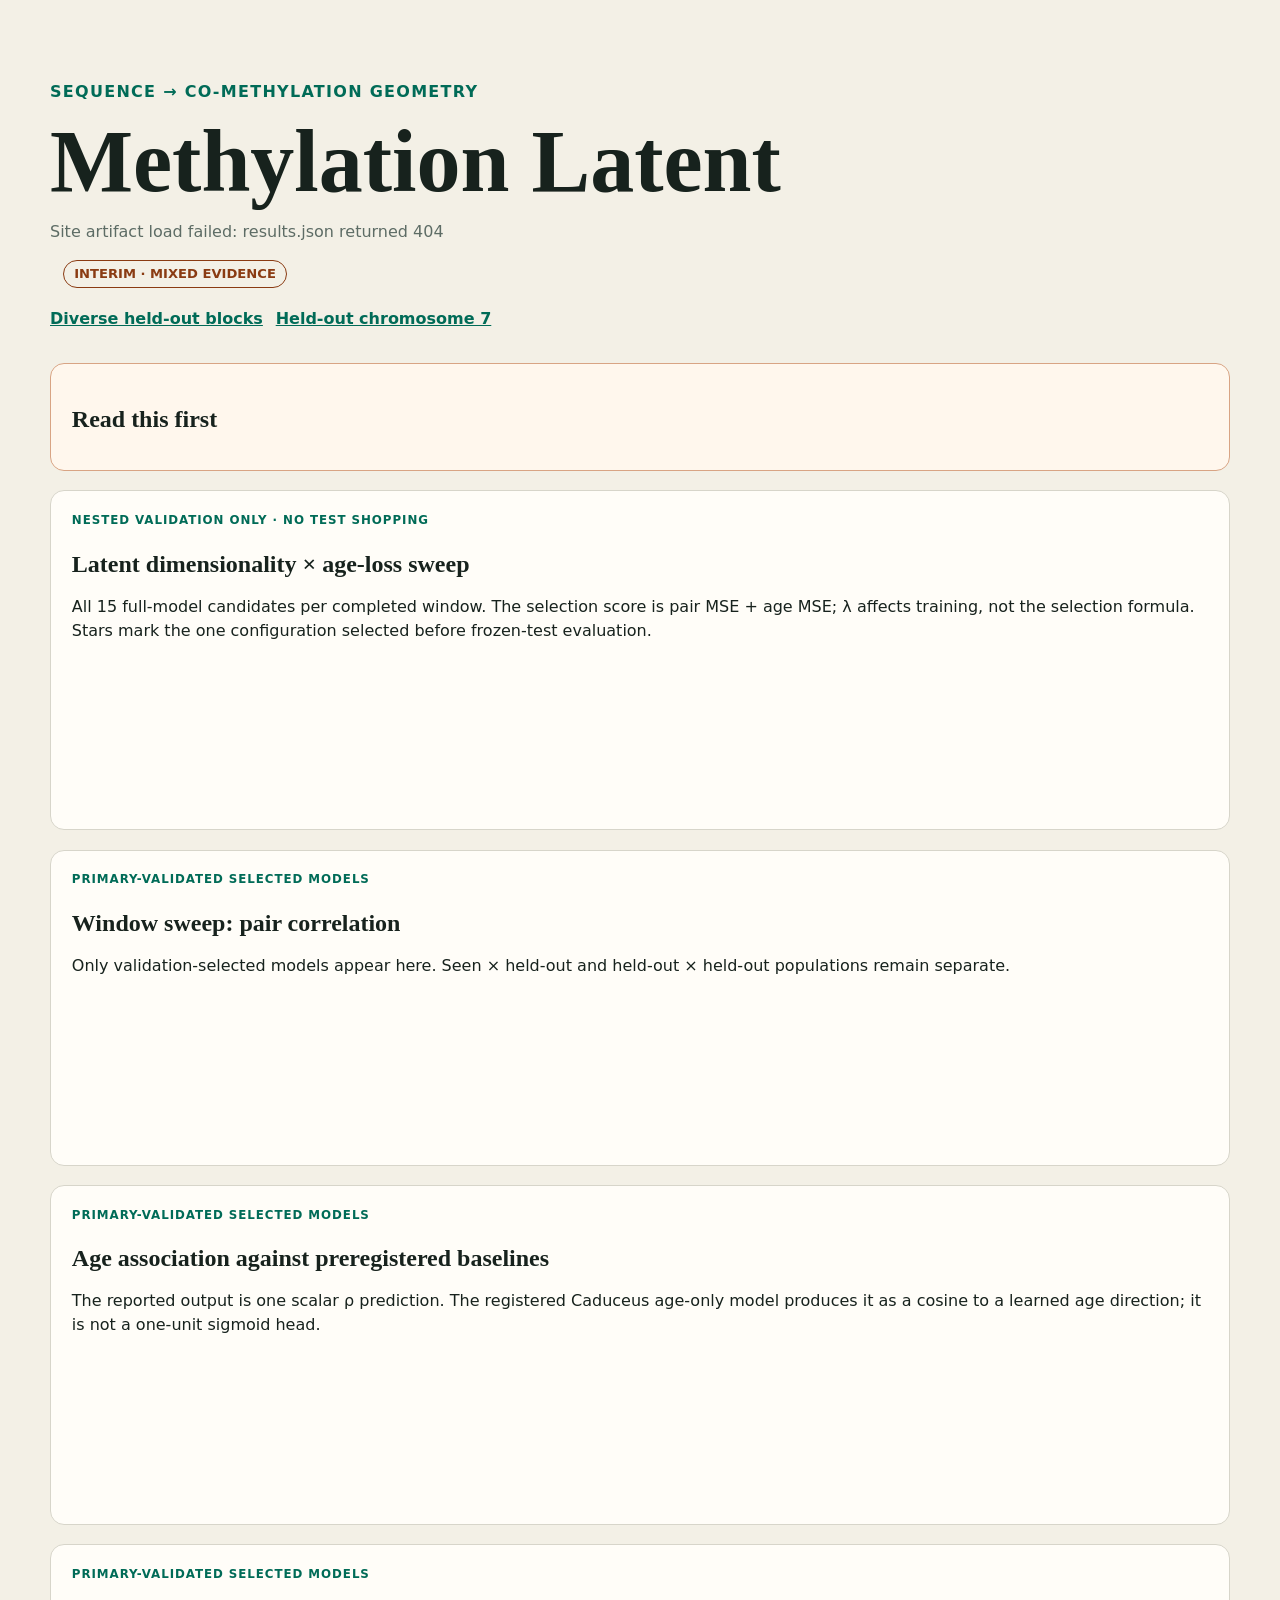
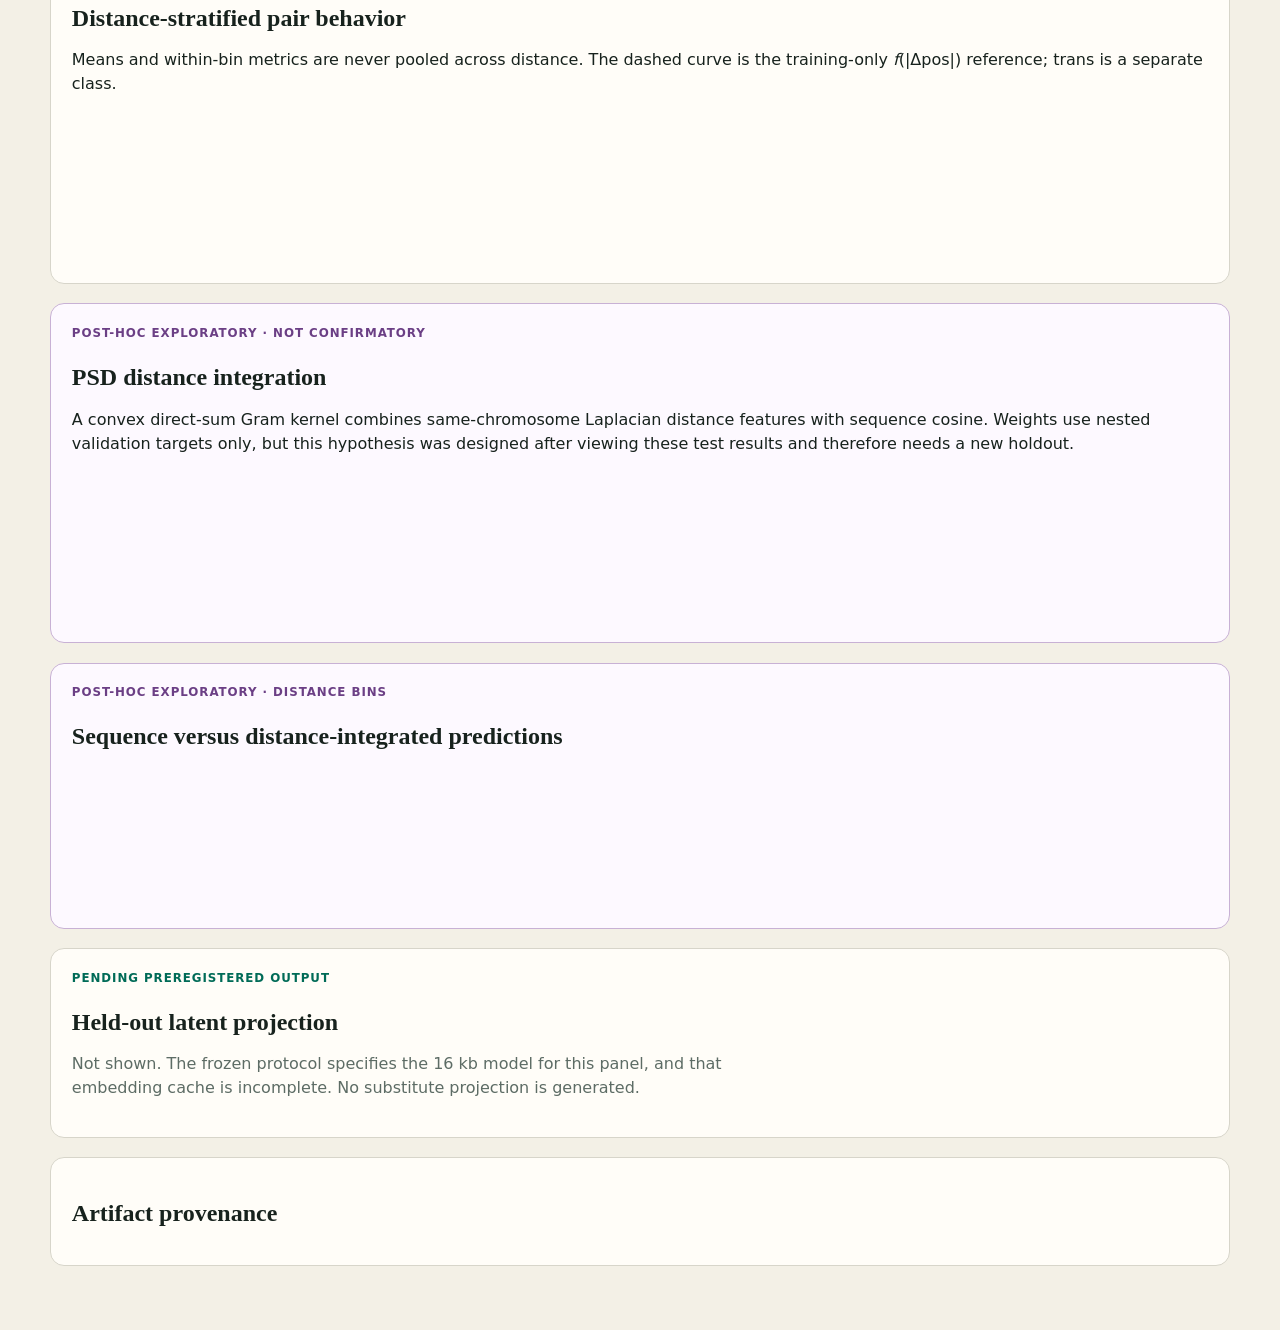
==== interim-site-template/index.html @ 2e64106b "Add strict interim experiment dashboard" ====
<!doctype html>
<html lang="en">
  <head>
    <meta charset="utf-8">
    <meta name="viewport" content="width=device-width, initial-scale=1">
    <title>Methylation Latent · Interim results</title>
    <link rel="stylesheet" href="style.css">
  </head>
  <body>
    <header>
      <p class="eyebrow">Sequence → co-methylation geometry</p>
      <h1>Methylation Latent</h1>
      <p id="status" class="status">Loading the interim artifact registry…</p>
      <div class="metadata">
        <span id="protocol"></span>
        <span class="badge">INTERIM · MIXED EVIDENCE</span>
      </div>
      <p id="provenance" class="status mono"></p>
      <nav aria-label="Split family">
        <a href="../diverse-blocks/">Diverse held-out blocks</a>
        <a href="../held-out-chromosome/">Held-out chromosome 7</a>
      </nav>
    </header>
    <main>
      <section class="warning">
        <h2>Read this first</h2>
        <p id="disclaimer"></p>
        <div id="progress" class="progress"></div>
      </section>
      <section>
        <p class="section-label">Nested validation only · no test shopping</p>
        <h2>Latent dimensionality × age-loss sweep</h2>
        <p>All 15 full-model candidates per completed window. The selection score is
          pair MSE + age MSE; λ affects training, not the selection formula. Stars mark the
          one configuration selected before frozen-test evaluation.</p>
        <div id="tuning-sweep" class="panel"></div>
      </section>
      <section>
        <p class="section-label primary">Primary-validated selected models</p>
        <h2>Window sweep: pair correlation</h2>
        <p>Only validation-selected models appear here. Seen × held-out and held-out × held-out
          populations remain separate.</p>
        <div id="window-sweep" class="panel"></div>
      </section>
      <section>
        <p class="section-label primary">Primary-validated selected models</p>
        <h2>Age association against preregistered baselines</h2>
        <p>The reported output is one scalar ρ prediction. The registered Caduceus age-only model
          produces it as a cosine to a learned age direction; it is not a one-unit sigmoid head.</p>
        <div id="age-metrics" class="panel"></div>
      </section>
      <section>
        <p class="section-label primary">Primary-validated selected models</p>
        <h2>Distance-stratified pair behavior</h2>
        <p>Means and within-bin metrics are never pooled across distance. The dashed curve is the
          training-only <em>f</em>(|Δpos|) reference; trans is a separate class.</p>
        <div id="distance-metrics" class="panel"></div>
      </section>
      <section class="exploratory">
        <p class="section-label exploratory-label">Post-hoc exploratory · not confirmatory</p>
        <h2>PSD distance integration</h2>
        <p>A convex direct-sum Gram kernel combines same-chromosome Laplacian distance features
          with sequence cosine. Weights use nested validation targets only, but this hypothesis was
          designed after viewing these test results and therefore needs a new holdout.</p>
        <div id="distance-integration" class="panel"></div>
      </section>
      <section class="exploratory">
        <p class="section-label exploratory-label">Post-hoc exploratory · distance bins</p>
        <h2>Sequence versus distance-integrated predictions</h2>
        <div id="integrated-distance" class="panel"></div>
      </section>
      <section>
        <p class="section-label">Pending preregistered output</p>
        <h2>Held-out latent projection</h2>
        <p class="empty">Not shown. The frozen protocol specifies the 16 kb model for this panel,
          and that embedding cache is incomplete. No substitute projection is generated.</p>
      </section>
      <section>
        <h2>Artifact provenance</h2>
        <ul id="artifacts"></ul>
      </section>
    </main>
    <script src="app.js"></script>
  </body>
</html>
---- interim-site-template/style.css ----
:root {
  color-scheme: light;
  --ink: #17221d;
  --muted: #5d6c65;
  --paper: #f3f0e6;
  --card: #fffdf8;
  --line: #d7d5ca;
  --accent: #006b57;
  --warning: #8a3b12;
  --exploratory: #6b3f85;
}

* { box-sizing: border-box; }

body {
  margin: 0;
  color: var(--ink);
  background: var(--paper);
  font-family: ui-sans-serif, system-ui, sans-serif;
  line-height: 1.5;
}

header, main { width: min(1180px, calc(100% - 2rem)); margin: 0 auto; }
header { padding: 4rem 0 2rem; }
h1 { margin: 0; font: 700 clamp(2.7rem, 7vw, 5.5rem)/0.95 ui-serif, Georgia, serif; }
h2 { margin-bottom: .4rem; font: 650 1.5rem/1.2 ui-serif, Georgia, serif; }
h3 { margin: .4rem 0; font: 650 1.06rem/1.3 ui-serif, Georgia, serif; }
.eyebrow, .section-label { color: var(--accent); font-weight: 750; letter-spacing: .08em; text-transform: uppercase; }
.section-label { margin: 0; font-size: .74rem; }
.section-label.primary { color: var(--accent); }
.section-label.exploratory-label { color: var(--exploratory); }
.status { max-width: 88ch; color: var(--muted); }
.mono { font-size: .78rem; overflow-wrap: anywhere; }
.metadata, nav, .progress { display: flex; flex-wrap: wrap; gap: .8rem; align-items: center; }
.badge { border: 1px solid currentColor; border-radius: 999px; padding: .2rem .65rem; color: var(--warning); font-size: .82rem; font-weight: 750; }
nav { margin-top: 1.2rem; }
nav a { color: var(--accent); font-weight: 700; }
main { display: grid; gap: 1.2rem; padding-bottom: 4rem; }
section { border: 1px solid var(--line); border-radius: 14px; padding: 1.3rem; background: var(--card); }
section.warning { border-color: #d8a484; background: #fff7ed; }
section.exploratory { border-color: #c8b1d5; background: #fdf9ff; }
.progress span { border-radius: 999px; padding: .3rem .7rem; font-size: .82rem; font-weight: 700; }
.progress .complete { color: #005545; background: #dcefe8; }
.progress .pending { color: #725024; background: #eee5d4; }
.panel { min-height: 150px; display: grid; gap: 1.6rem; overflow-x: auto; }
.panel article { display: grid; gap: .55rem; width: 100%; }
.empty { color: var(--muted); max-width: 72ch; }
svg { width: 100%; min-width: 740px; height: 350px; }
.axis { stroke: #7e8983; stroke-width: 1.2; }
.grid { stroke: var(--line); stroke-width: .7; }
.label { fill: var(--muted); font-size: 11px; }
.axis-title { fill: var(--muted); font-size: 12px; font-weight: 650; }
.legend { display: flex; flex-wrap: wrap; gap: .9rem; color: var(--muted); font-size: .86rem; }
table { border-collapse: collapse; width: 100%; min-width: 760px; font-size: .84rem; font-variant-numeric: tabular-nums; }
th, td { padding: .48rem; border-bottom: 1px solid var(--line); text-align: right; }
th:first-child, td:first-child { text-align: left; }
tbody tr:hover { background: rgb(0 107 87 / 4%); }
code { overflow-wrap: anywhere; font-size: .75rem; }
ul { padding-left: 1.3rem; }

@media (max-width: 700px) {
  header { padding-top: 2.4rem; }
  section { padding: 1rem; }
}
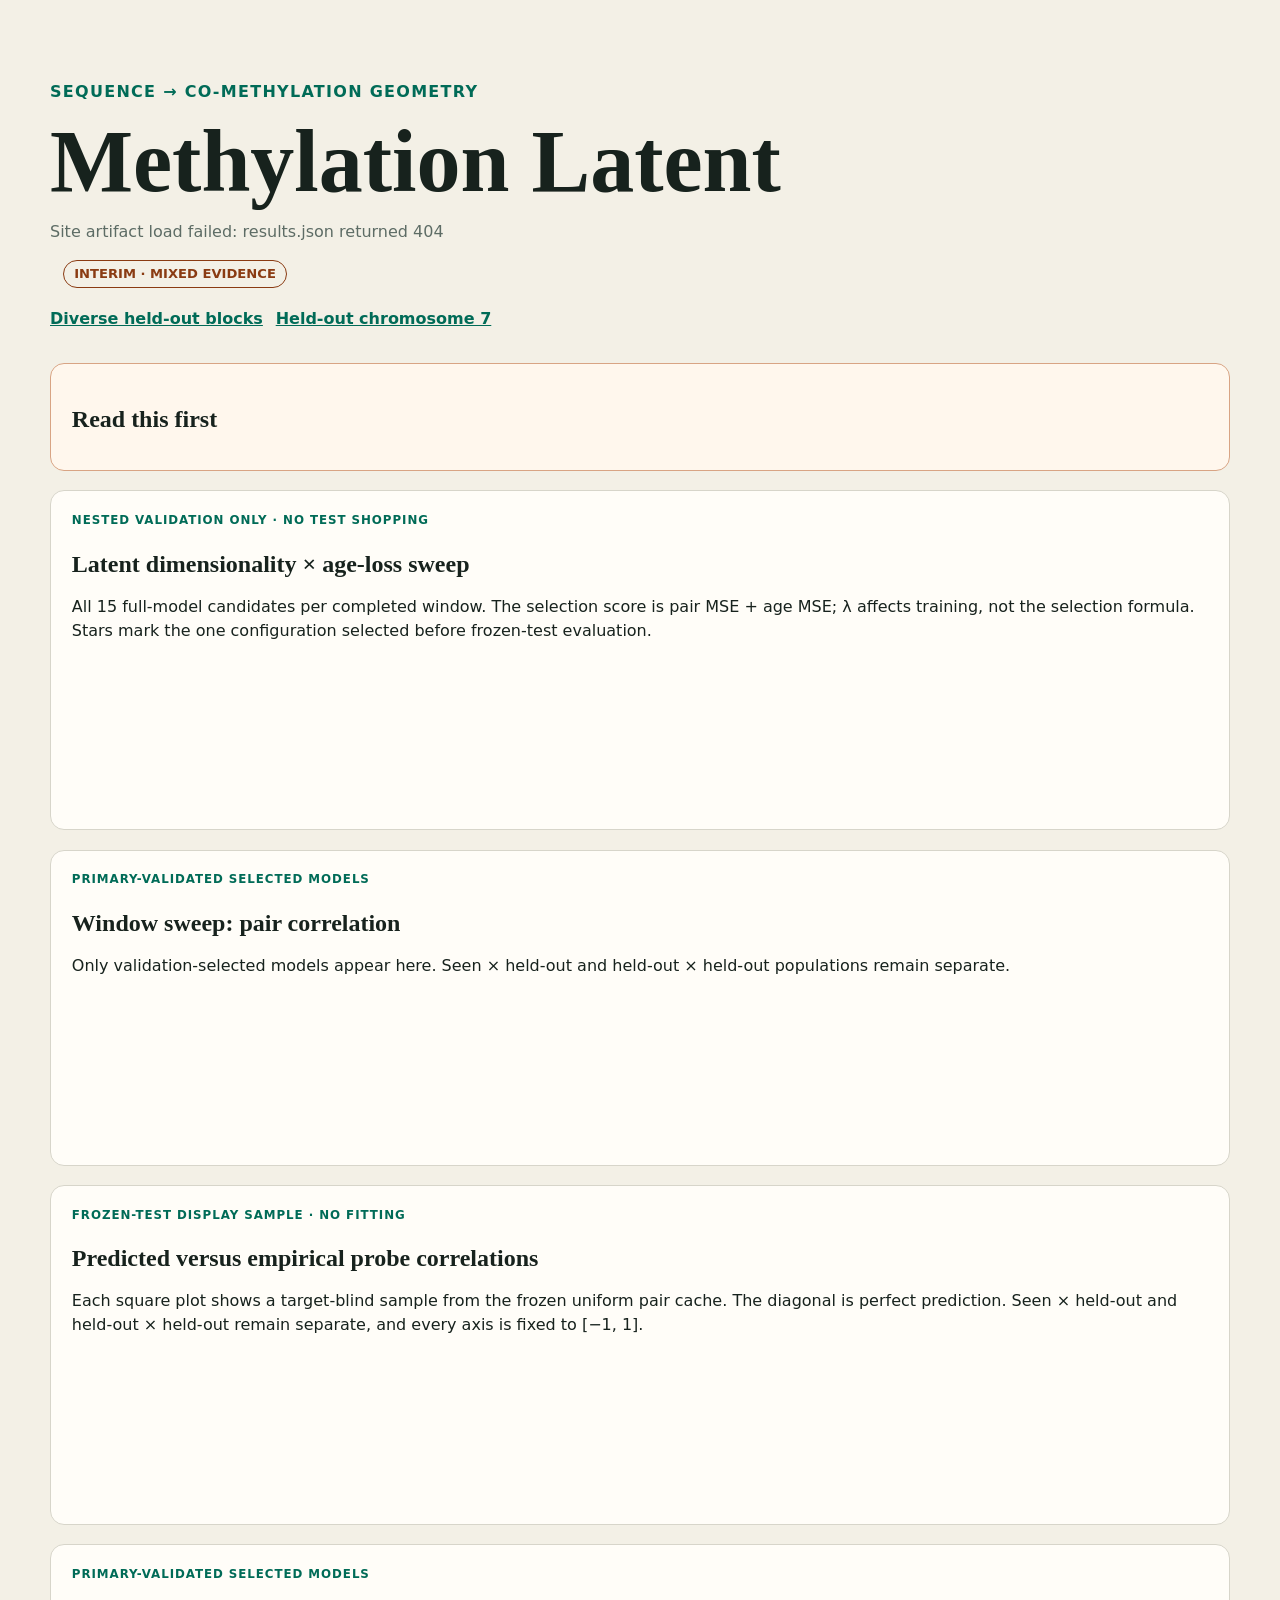
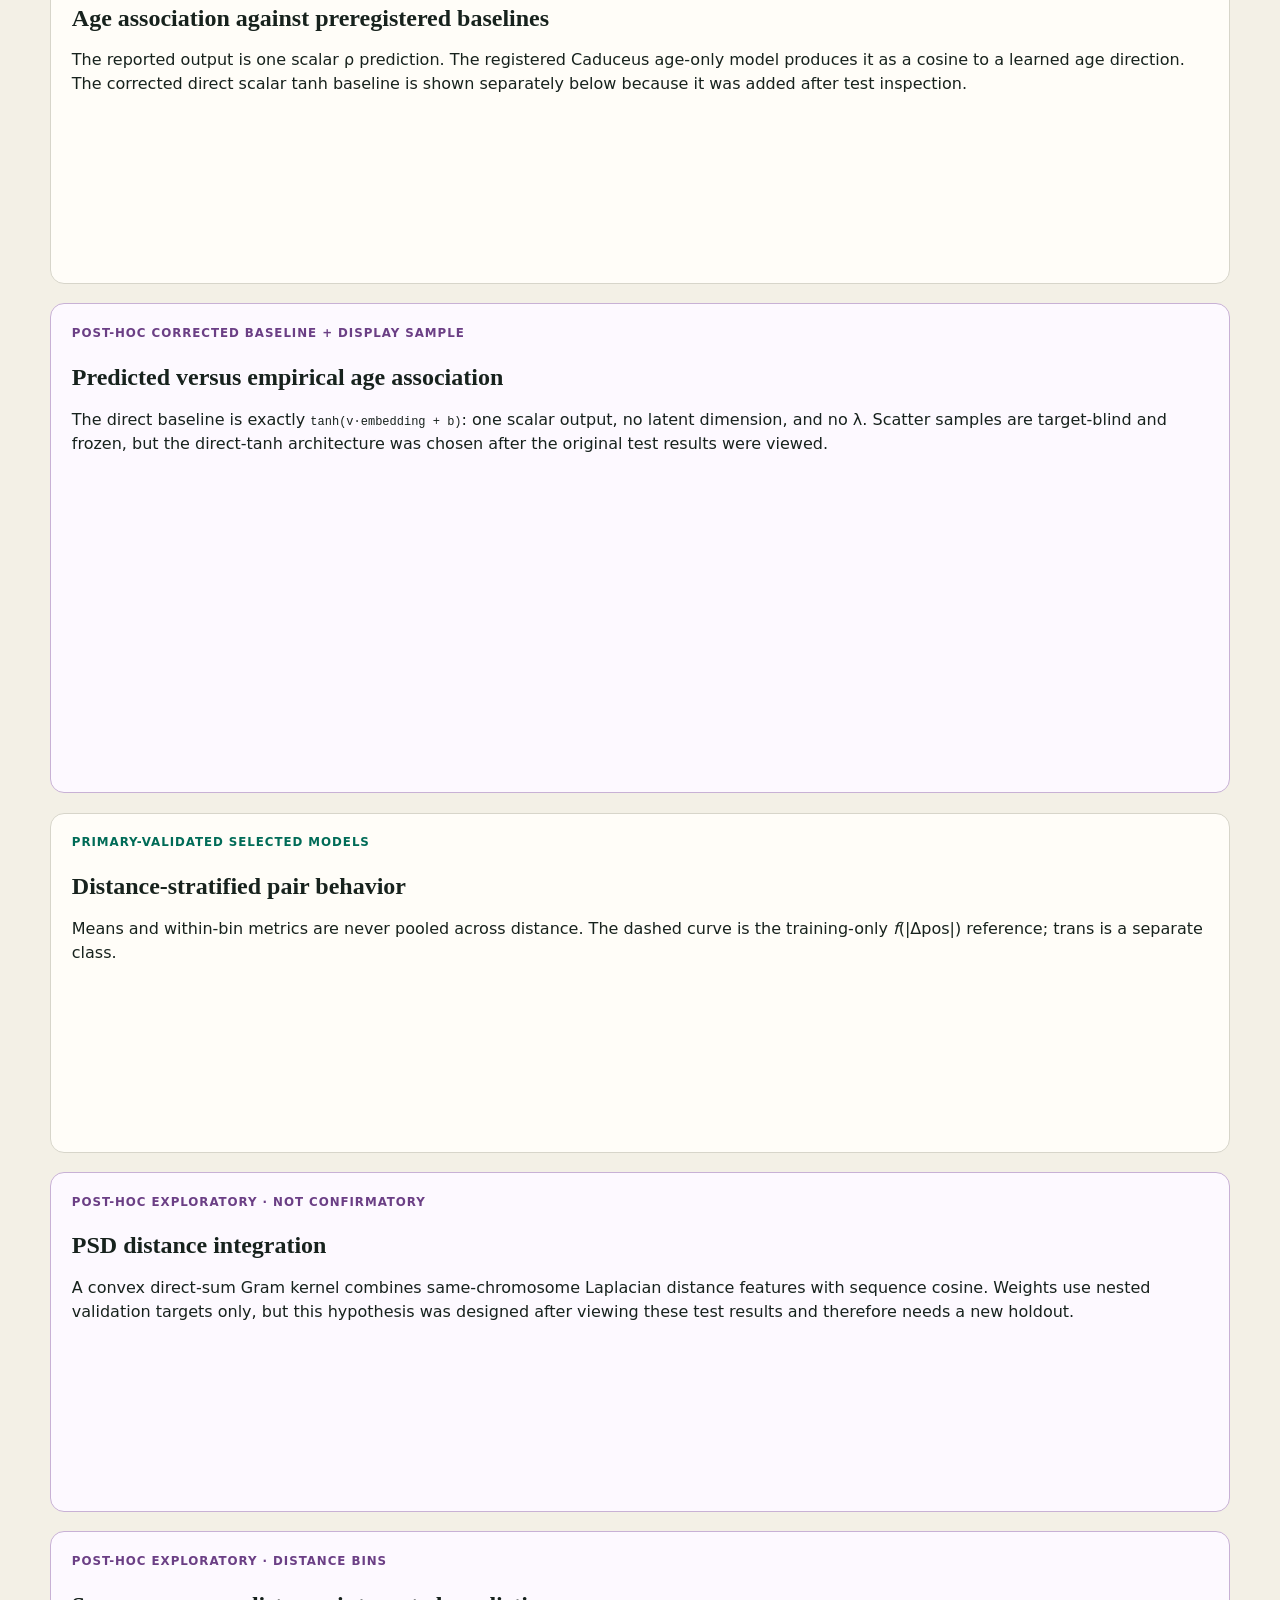
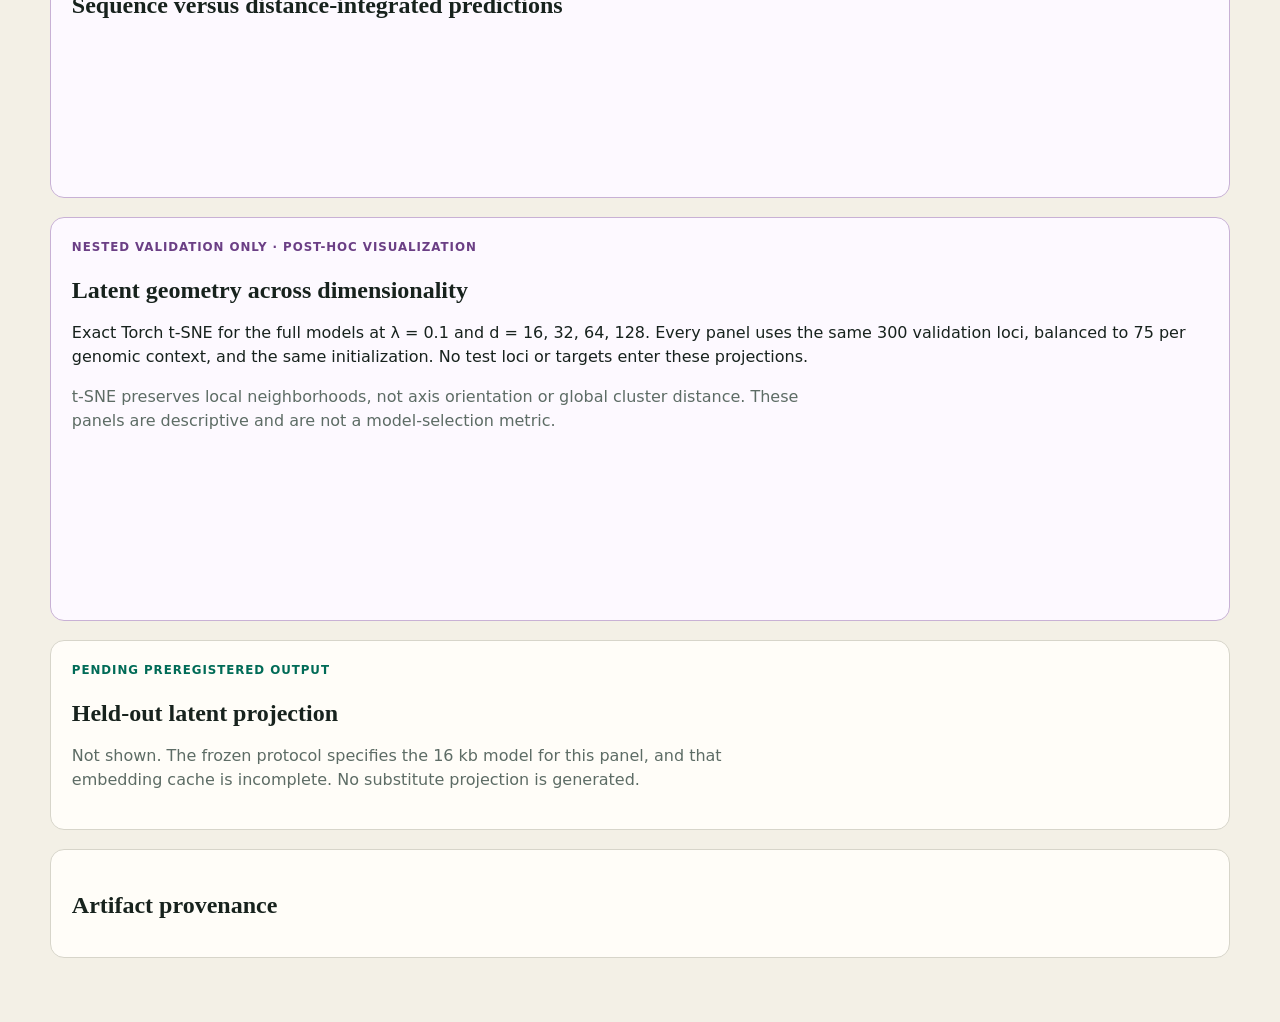
==== commit 6dcc8bea: "Add scatter and latent projections to interim site" ====
--- a/interim-site-template/index.html
+++ b/interim-site-template/index.html
@@ -43,11 +43,29 @@
         <div id="window-sweep" class="panel"></div>
       </section>
       <section>
+        <p class="section-label primary">Frozen-test display sample · no fitting</p>
+        <h2>Predicted versus empirical probe correlations</h2>
+        <p>Each square plot shows a target-blind sample from the frozen uniform pair cache.
+          The diagonal is perfect prediction. Seen × held-out and held-out × held-out remain
+          separate, and every axis is fixed to [−1, 1].</p>
+        <div id="pair-scatter" class="panel scatter-panel"></div>
+      </section>
+      <section>
         <p class="section-label primary">Primary-validated selected models</p>
         <h2>Age association against preregistered baselines</h2>
         <p>The reported output is one scalar ρ prediction. The registered Caduceus age-only model
-          produces it as a cosine to a learned age direction; it is not a one-unit sigmoid head.</p>
+          produces it as a cosine to a learned age direction. The corrected direct scalar tanh
+          baseline is shown separately below because it was added after test inspection.</p>
         <div id="age-metrics" class="panel"></div>
+      </section>
+      <section class="exploratory">
+        <p class="section-label exploratory-label">Post-hoc corrected baseline + display sample</p>
+        <h2>Predicted versus empirical age association</h2>
+        <p>The direct baseline is exactly <code>tanh(v·embedding + b)</code>: one scalar output,
+          no latent dimension, and no λ. Scatter samples are target-blind and frozen, but the
+          direct-tanh architecture was chosen after the original test results were viewed.</p>
+        <div id="direct-age-metrics" class="panel"></div>
+        <div id="age-scatter" class="panel scatter-panel"></div>
       </section>
       <section>
         <p class="section-label primary">Primary-validated selected models</p>
@@ -69,6 +87,16 @@
         <h2>Sequence versus distance-integrated predictions</h2>
         <div id="integrated-distance" class="panel"></div>
       </section>
+      <section class="exploratory">
+        <p class="section-label exploratory-label">Nested validation only · post-hoc visualization</p>
+        <h2>Latent geometry across dimensionality</h2>
+        <p>Exact Torch t-SNE for the full models at λ = 0.1 and d = 16, 32, 64, 128.
+          Every panel uses the same 300 validation loci, balanced to 75 per genomic context,
+          and the same initialization. No test loci or targets enter these projections.</p>
+        <p class="empty">t-SNE preserves local neighborhoods, not axis orientation or global
+          cluster distance. These panels are descriptive and are not a model-selection metric.</p>
+        <div id="latent-tsne" class="panel projection-panel"></div>
+      </section>
       <section>
         <p class="section-label">Pending preregistered output</p>
         <h2>Held-out latent projection</h2>
--- a/interim-site-template/style.css
+++ b/interim-site-template/style.css
@@ -44,6 +44,13 @@
 .progress .pending { color: #725024; background: #eee5d4; }
 .panel { min-height: 150px; display: grid; gap: 1.6rem; overflow-x: auto; }
 .panel article { display: grid; gap: .55rem; width: 100%; }
+.scatter-panel, .projection-panel { overflow: visible; }
+.plot-grid, .projection-grid { display: grid; grid-template-columns: repeat(auto-fit, minmax(310px, 1fr)); gap: 1rem; align-items: start; }
+figure { margin: 0; display: grid; gap: .45rem; justify-items: center; }
+.single-plot { justify-self: start; }
+.plot-title { justify-self: start; width: 100%; font-weight: 700; color: var(--ink); }
+.plot-note { margin: 0; color: var(--muted); font-size: .82rem; }
+canvas { display: block; max-width: 100%; height: auto !important; border-radius: 8px; }
 .empty { color: var(--muted); max-width: 72ch; }
 svg { width: 100%; min-width: 740px; height: 350px; }
 .axis { stroke: #7e8983; stroke-width: 1.2; }
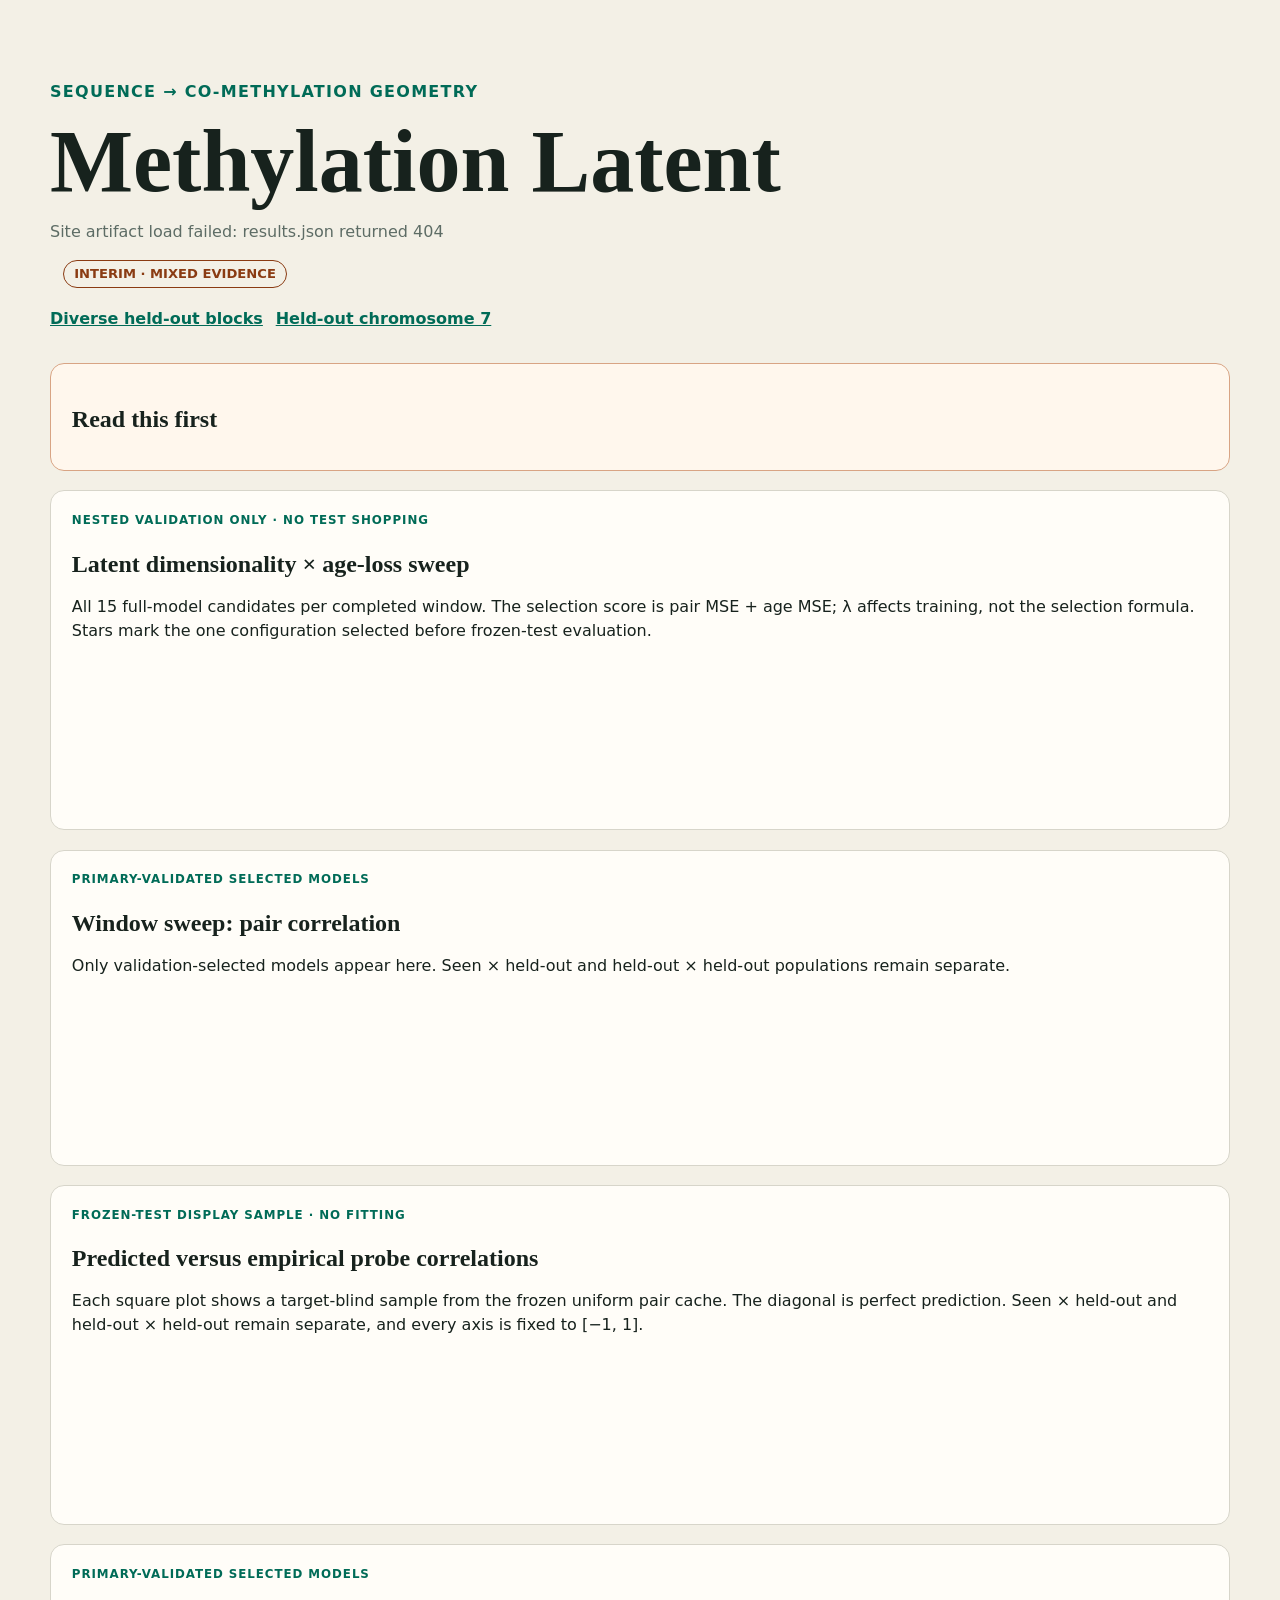
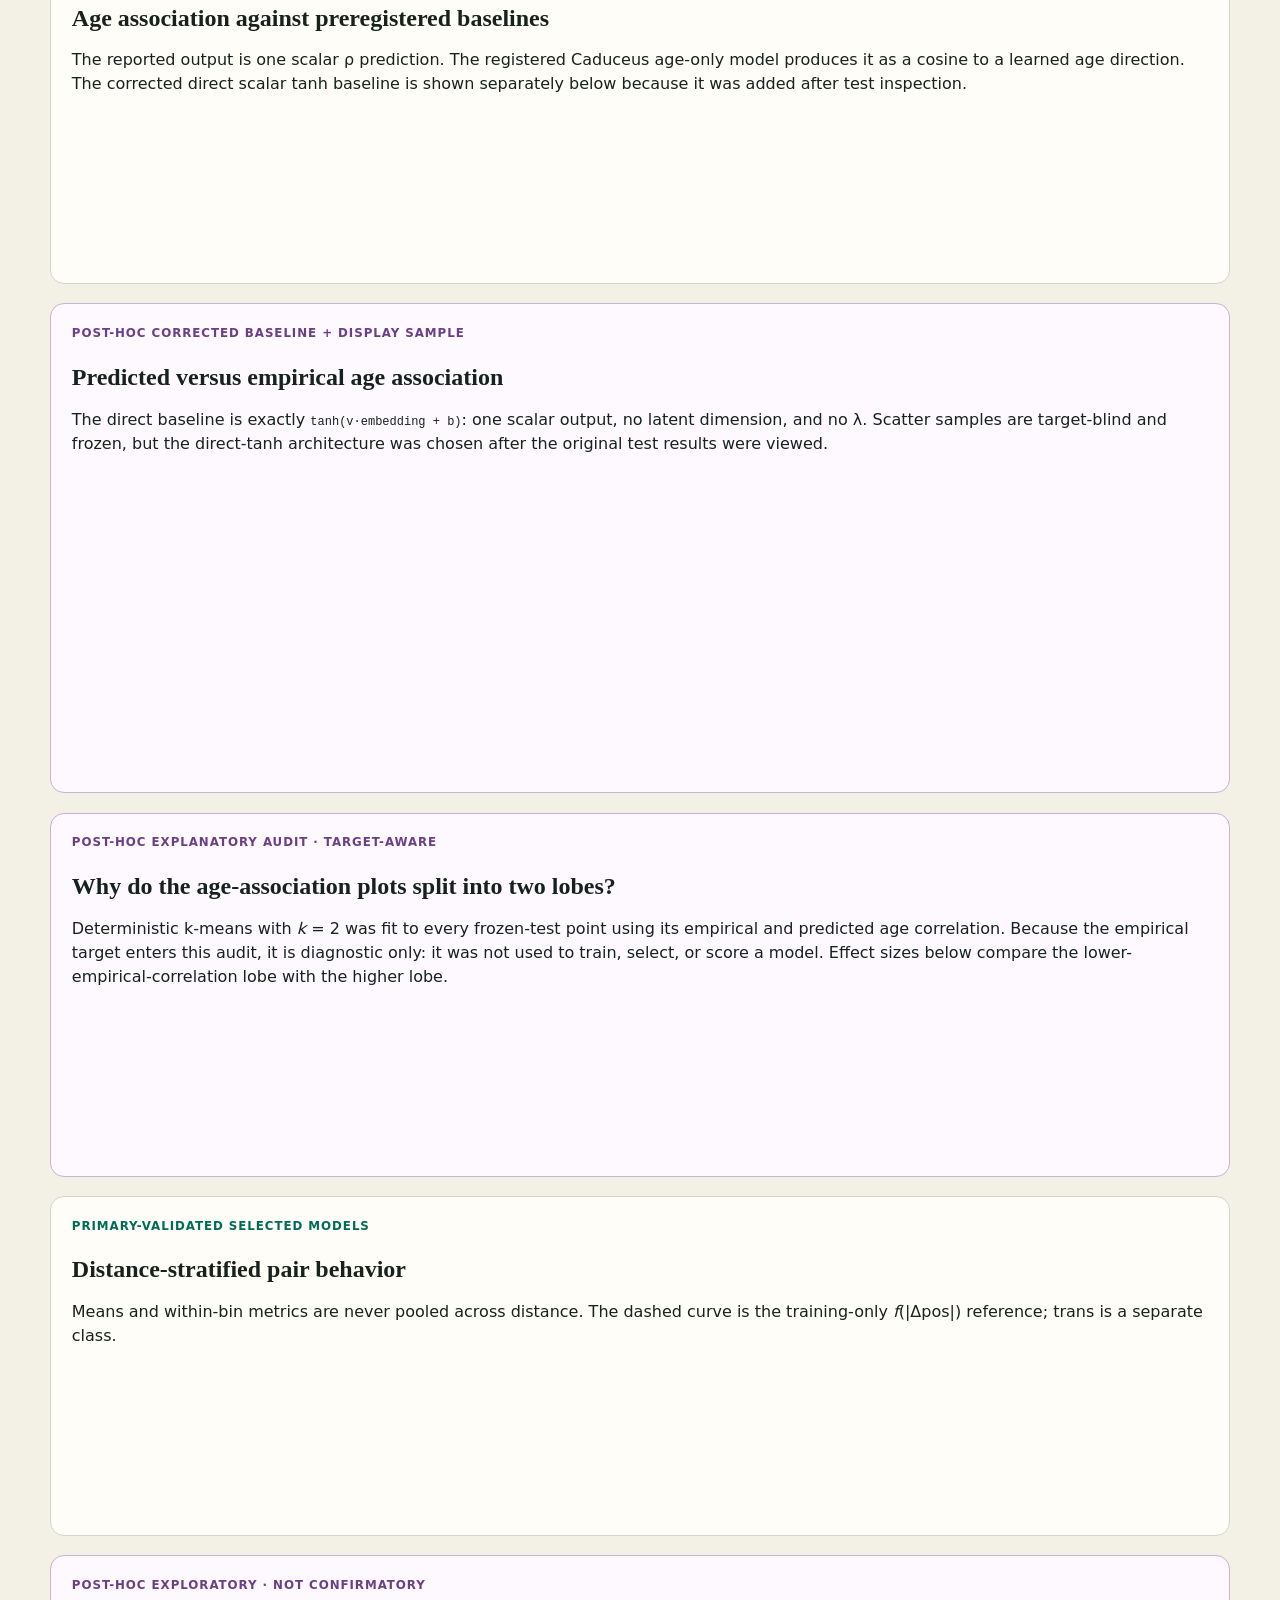
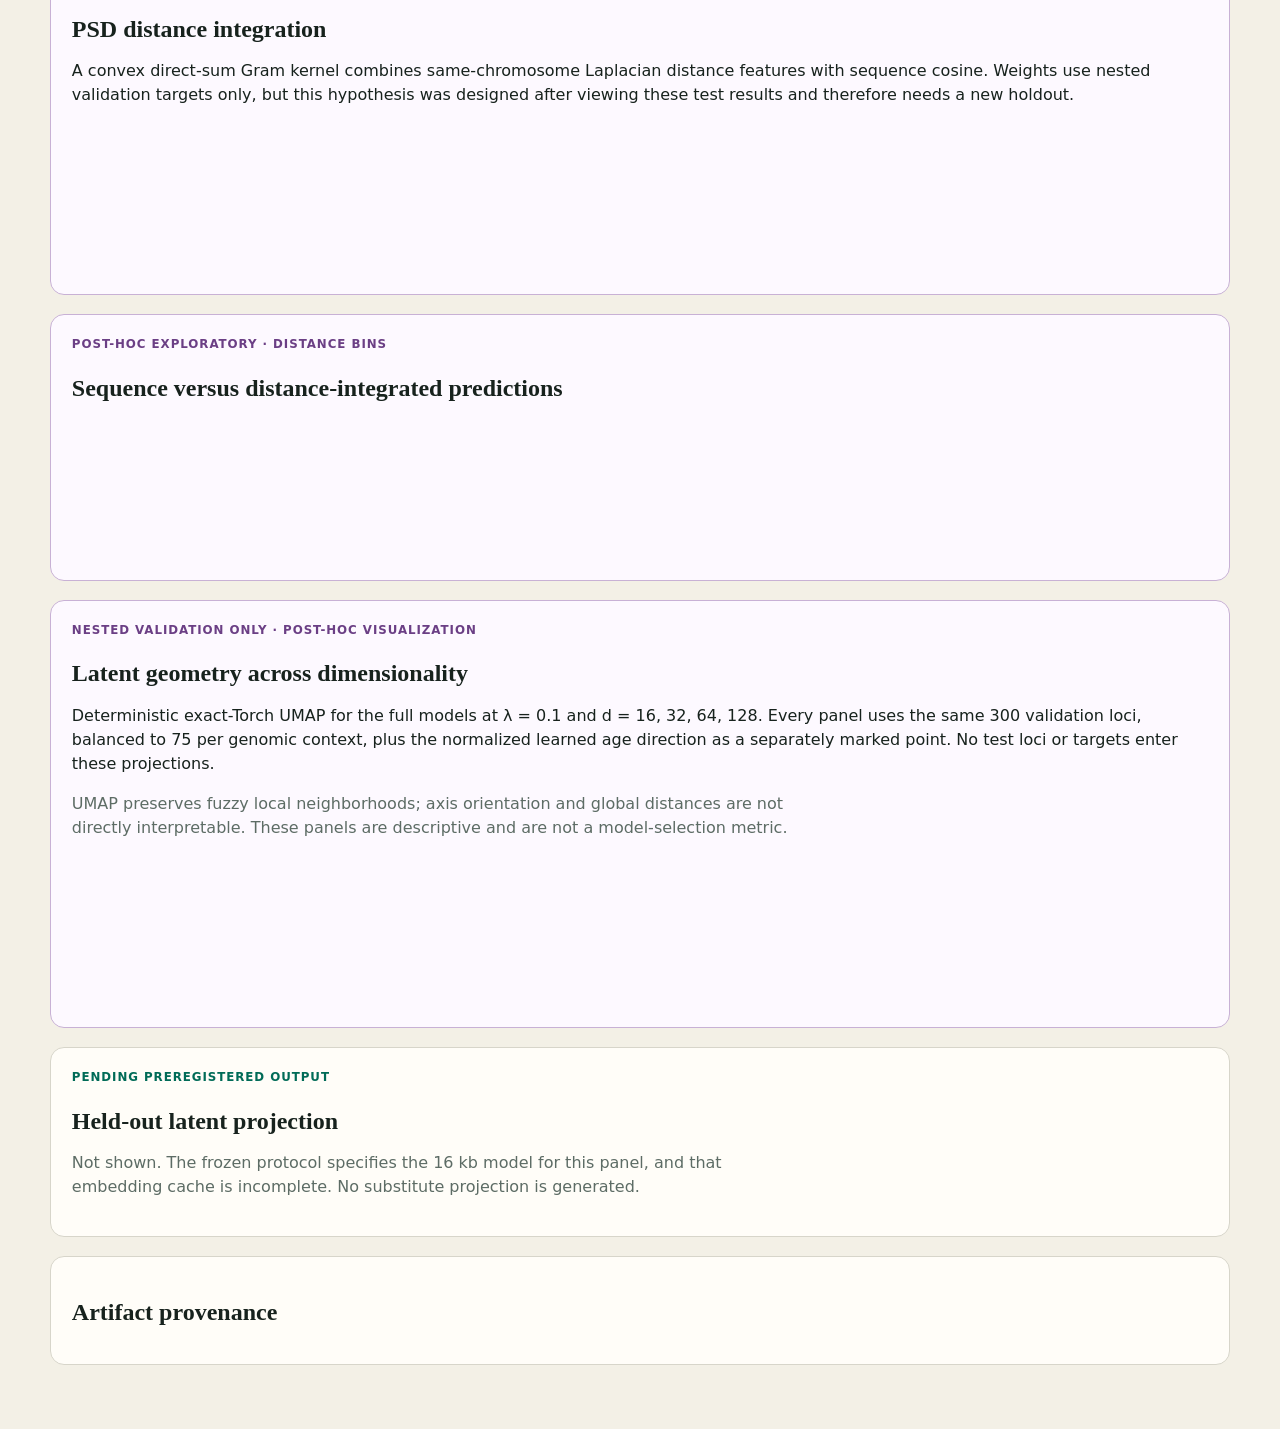
==== commit 122774e3: "Explain age lobes and publish UMAP projections" ====
--- a/interim-site-template/index.html
+++ b/interim-site-template/index.html
@@ -67,6 +67,15 @@
         <div id="direct-age-metrics" class="panel"></div>
         <div id="age-scatter" class="panel scatter-panel"></div>
       </section>
+      <section class="exploratory">
+        <p class="section-label exploratory-label">Post-hoc explanatory audit · target-aware</p>
+        <h2>Why do the age-association plots split into two lobes?</h2>
+        <p>Deterministic k-means with <em>k</em> = 2 was fit to every frozen-test point using its
+          empirical and predicted age correlation. Because the empirical target enters this audit,
+          it is diagnostic only: it was not used to train, select, or score a model. Effect sizes
+          below compare the lower-empirical-correlation lobe with the higher lobe.</p>
+        <div id="age-cluster-diagnostics" class="panel"></div>
+      </section>
       <section>
         <p class="section-label primary">Primary-validated selected models</p>
         <h2>Distance-stratified pair behavior</h2>
@@ -90,12 +99,14 @@
       <section class="exploratory">
         <p class="section-label exploratory-label">Nested validation only · post-hoc visualization</p>
         <h2>Latent geometry across dimensionality</h2>
-        <p>Exact Torch t-SNE for the full models at λ = 0.1 and d = 16, 32, 64, 128.
+        <p>Deterministic exact-Torch UMAP for the full models at λ = 0.1 and d = 16, 32, 64, 128.
           Every panel uses the same 300 validation loci, balanced to 75 per genomic context,
-          and the same initialization. No test loci or targets enter these projections.</p>
-        <p class="empty">t-SNE preserves local neighborhoods, not axis orientation or global
-          cluster distance. These panels are descriptive and are not a model-selection metric.</p>
-        <div id="latent-tsne" class="panel projection-panel"></div>
+          plus the normalized learned age direction as a separately marked point. No test loci or
+          targets enter these projections.</p>
+        <p class="empty">UMAP preserves fuzzy local neighborhoods; axis orientation and global
+          distances are not directly interpretable. These panels are descriptive and are not a
+          model-selection metric.</p>
+        <div id="latent-umap" class="panel projection-panel"></div>
       </section>
       <section>
         <p class="section-label">Pending preregistered output</p>
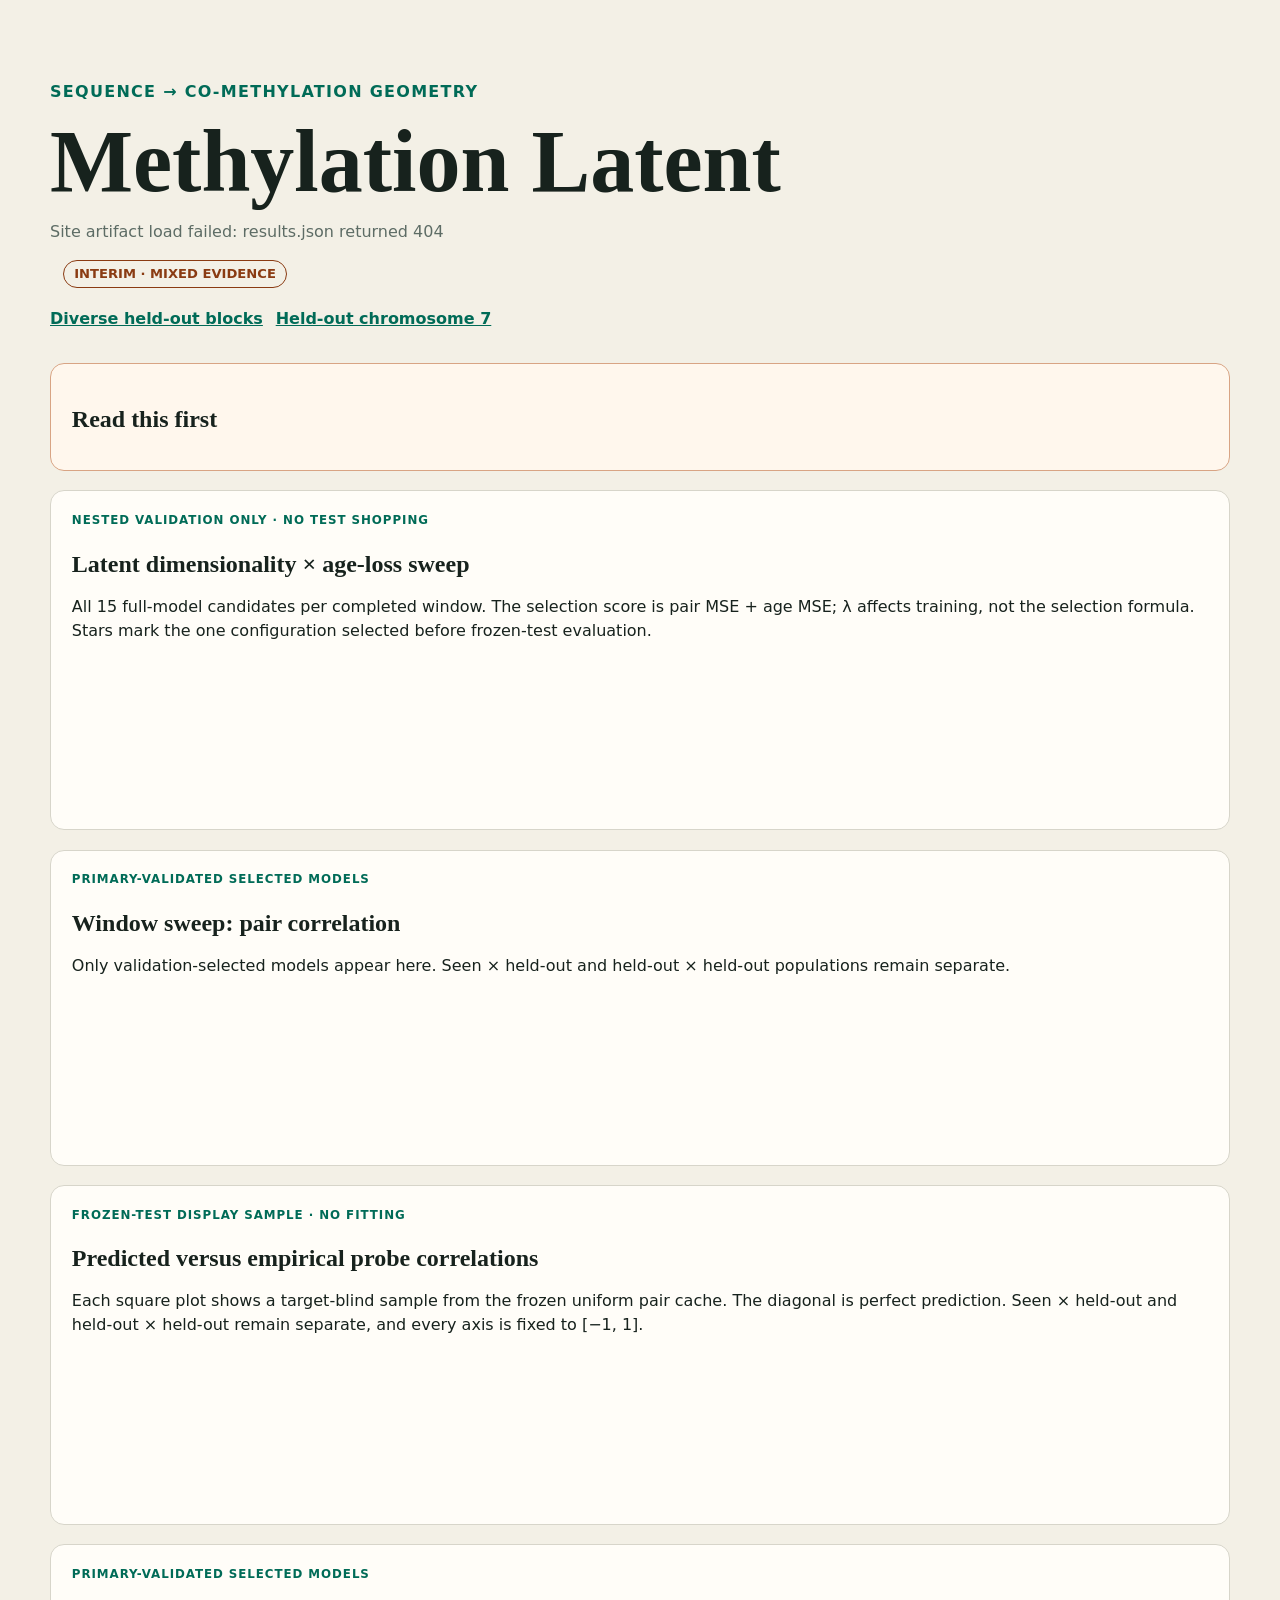
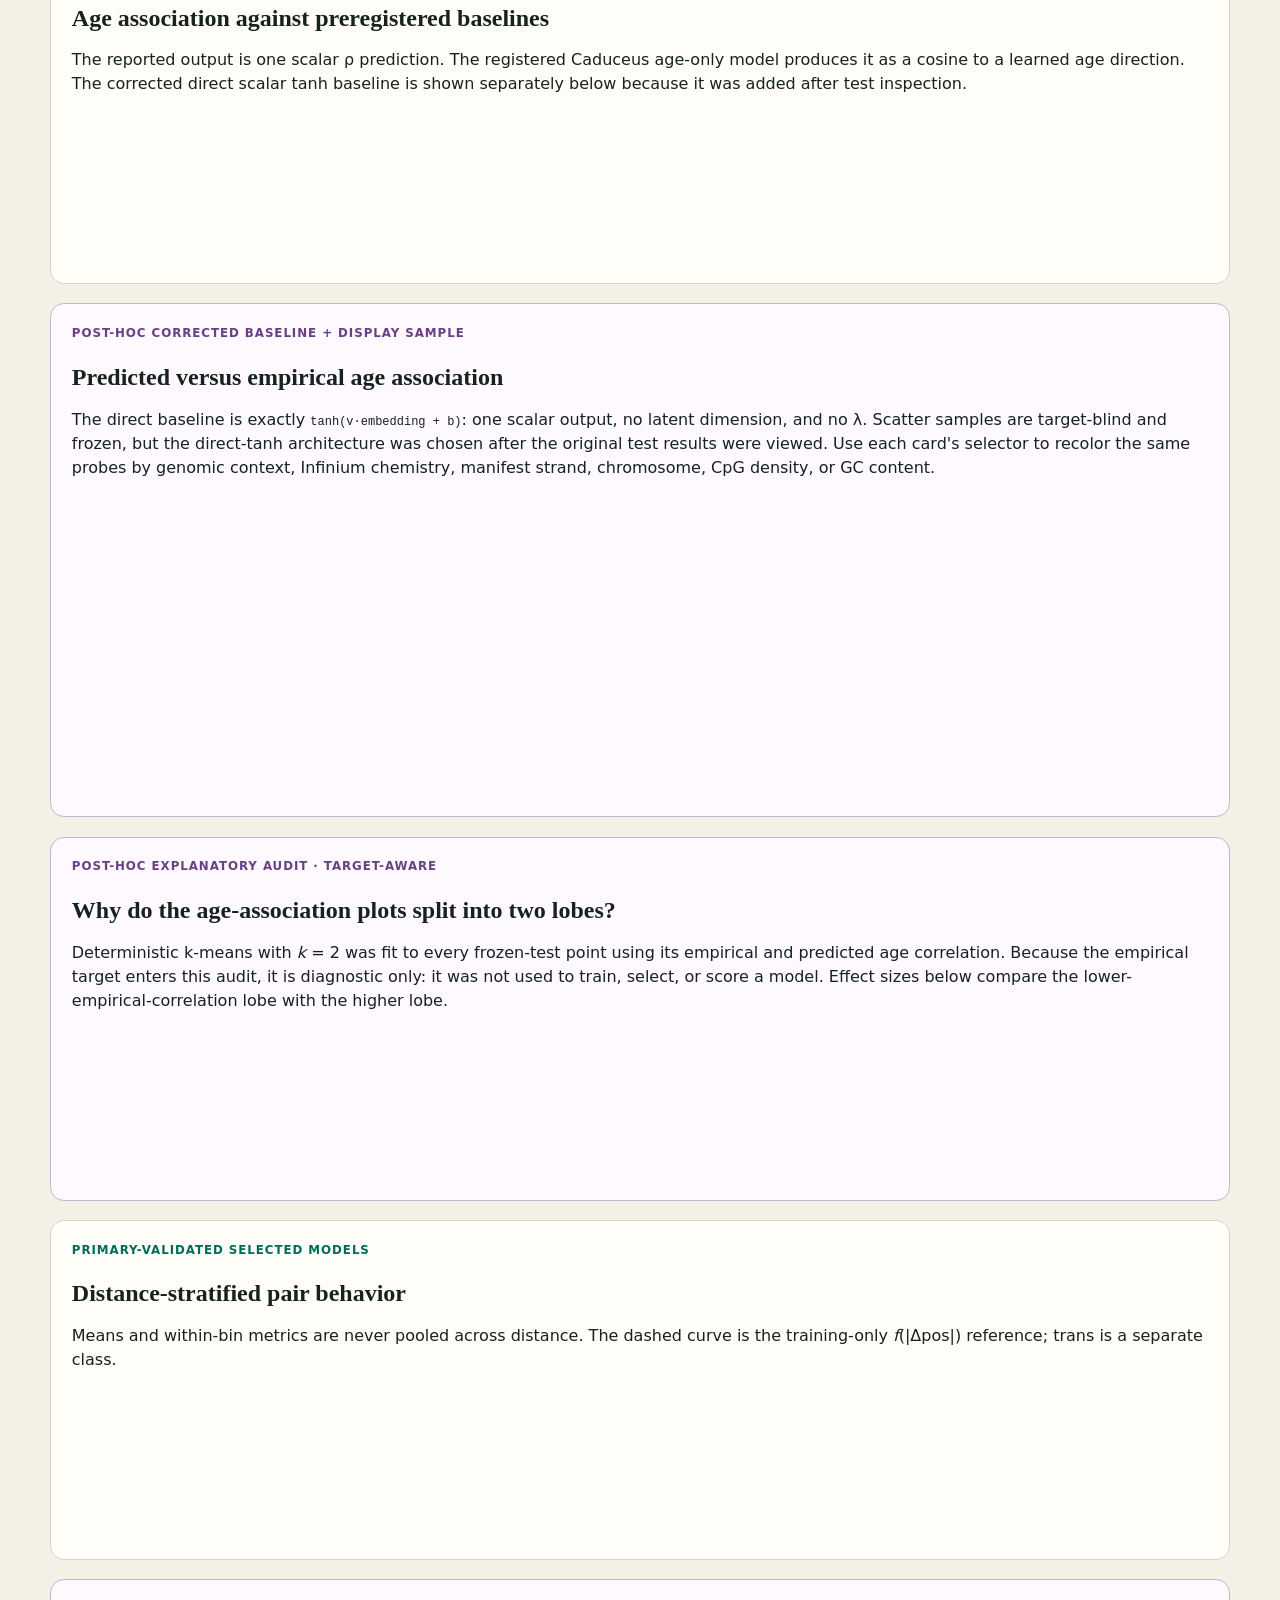
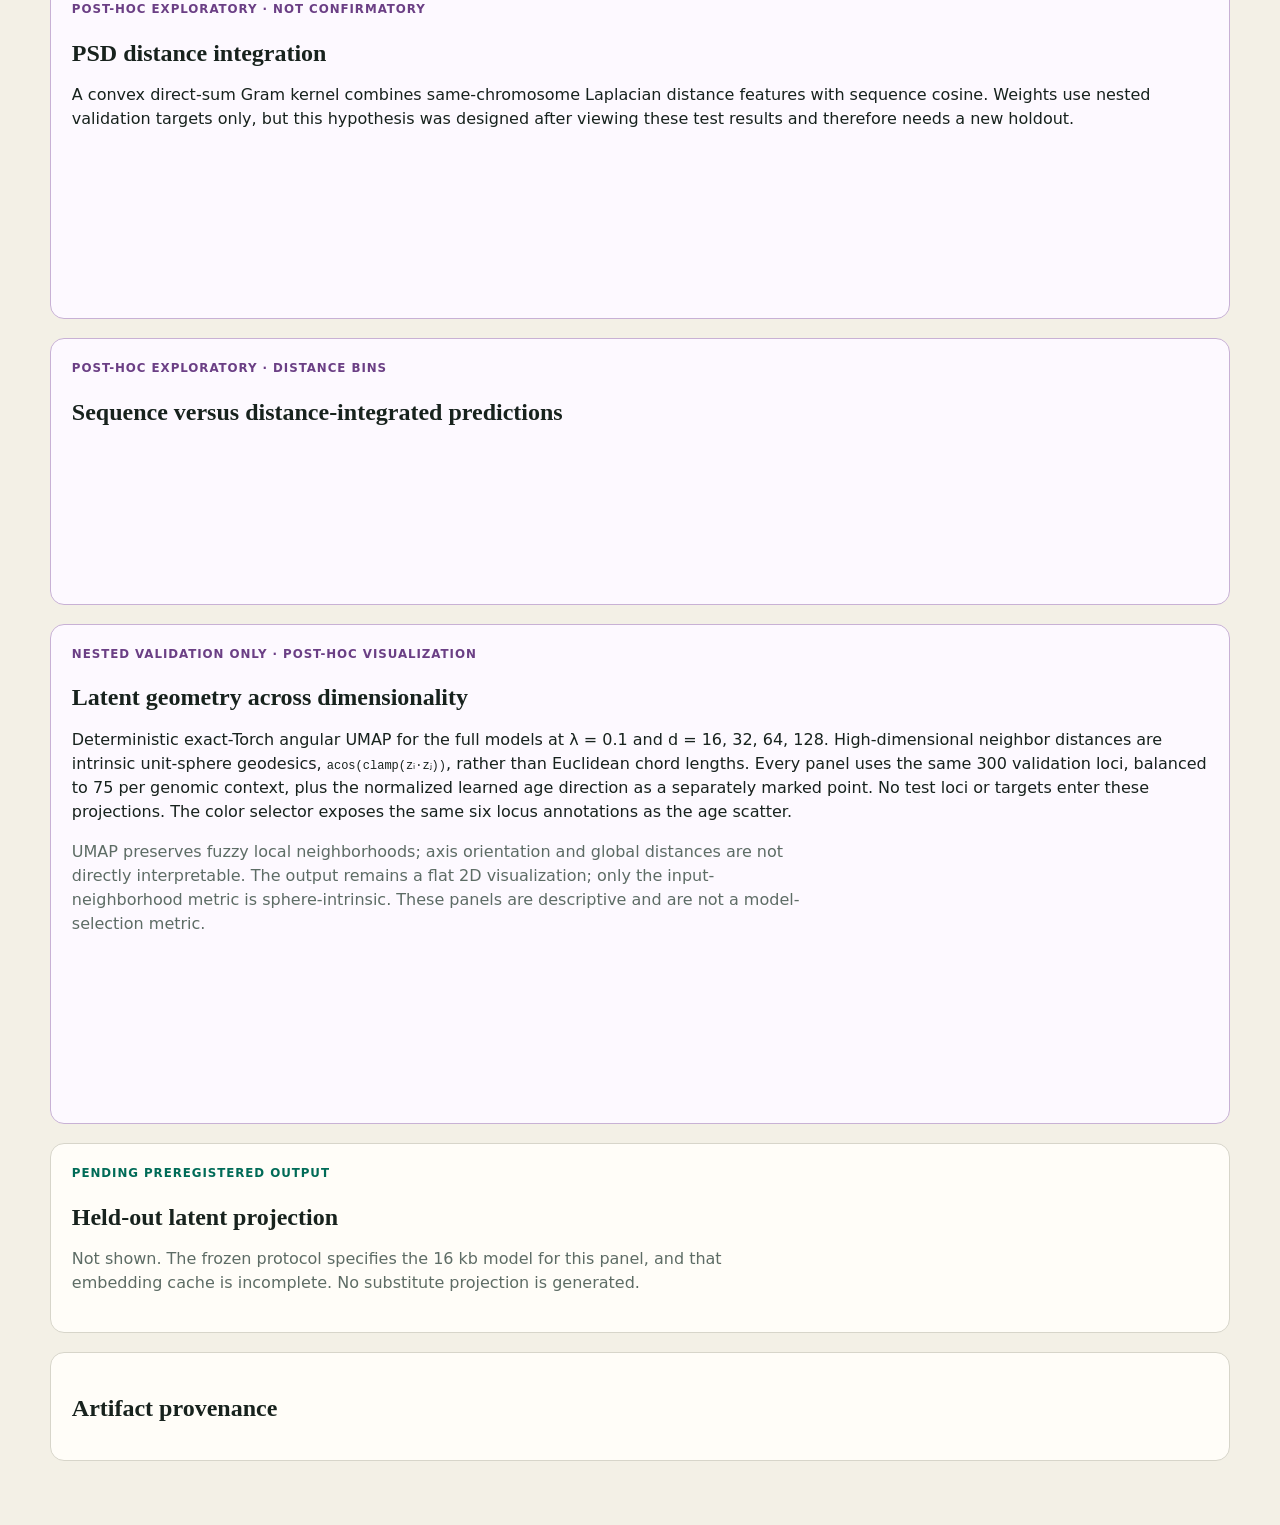
==== commit bbff99c1: "Add spherical UMAP and metadata plot colors" ====
--- a/interim-site-template/index.html
+++ b/interim-site-template/index.html
@@ -63,7 +63,9 @@
         <h2>Predicted versus empirical age association</h2>
         <p>The direct baseline is exactly <code>tanh(v·embedding + b)</code>: one scalar output,
           no latent dimension, and no λ. Scatter samples are target-blind and frozen, but the
-          direct-tanh architecture was chosen after the original test results were viewed.</p>
+          direct-tanh architecture was chosen after the original test results were viewed. Use
+          each card's selector to recolor the same probes by genomic context, Infinium chemistry,
+          manifest strand, chromosome, CpG density, or GC content.</p>
         <div id="direct-age-metrics" class="panel"></div>
         <div id="age-scatter" class="panel scatter-panel"></div>
       </section>
@@ -99,13 +101,17 @@
       <section class="exploratory">
         <p class="section-label exploratory-label">Nested validation only · post-hoc visualization</p>
         <h2>Latent geometry across dimensionality</h2>
-        <p>Deterministic exact-Torch UMAP for the full models at λ = 0.1 and d = 16, 32, 64, 128.
+        <p>Deterministic exact-Torch angular UMAP for the full models at λ = 0.1 and
+          d = 16, 32, 64, 128. High-dimensional neighbor distances are intrinsic unit-sphere
+          geodesics, <code>acos(clamp(zᵢ·zⱼ))</code>, rather than Euclidean chord lengths.
           Every panel uses the same 300 validation loci, balanced to 75 per genomic context,
           plus the normalized learned age direction as a separately marked point. No test loci or
-          targets enter these projections.</p>
+          targets enter these projections. The color selector exposes the same six locus
+          annotations as the age scatter.</p>
         <p class="empty">UMAP preserves fuzzy local neighborhoods; axis orientation and global
-          distances are not directly interpretable. These panels are descriptive and are not a
-          model-selection metric.</p>
+          distances are not directly interpretable. The output remains a flat 2D visualization;
+          only the input-neighborhood metric is sphere-intrinsic. These panels are descriptive and
+          are not a model-selection metric.</p>
         <div id="latent-umap" class="panel projection-panel"></div>
       </section>
       <section>
--- a/interim-site-template/style.css
+++ b/interim-site-template/style.css
@@ -58,6 +58,19 @@
 .label { fill: var(--muted); font-size: 11px; }
 .axis-title { fill: var(--muted); font-size: 12px; font-weight: 650; }
 .legend { display: flex; flex-wrap: wrap; gap: .9rem; color: var(--muted); font-size: .86rem; }
+.color-controls { display: flex; align-items: center; color: var(--muted); font-size: .86rem; }
+.color-controls label { font-weight: 700; }
+.color-controls select {
+  margin-left: .35rem;
+  padding: .34rem .5rem;
+  border: 1px solid var(--line);
+  border-radius: 7px;
+  color: var(--ink);
+  background: var(--card);
+  font: inherit;
+}
+.continuous-legend { display: flex; gap: .55rem; align-items: center; color: var(--muted); font-size: .82rem; font-variant-numeric: tabular-nums; }
+.continuous-gradient { width: min(280px, 60vw); height: .8rem; border: 1px solid var(--line); border-radius: 999px; background: linear-gradient(90deg, rgb(68 1 84), rgb(33 145 140), rgb(253 231 37)); }
 table { border-collapse: collapse; width: 100%; min-width: 760px; font-size: .84rem; font-variant-numeric: tabular-nums; }
 th, td { padding: .48rem; border-bottom: 1px solid var(--line); text-align: right; }
 th:first-child, td:first-child { text-align: left; }
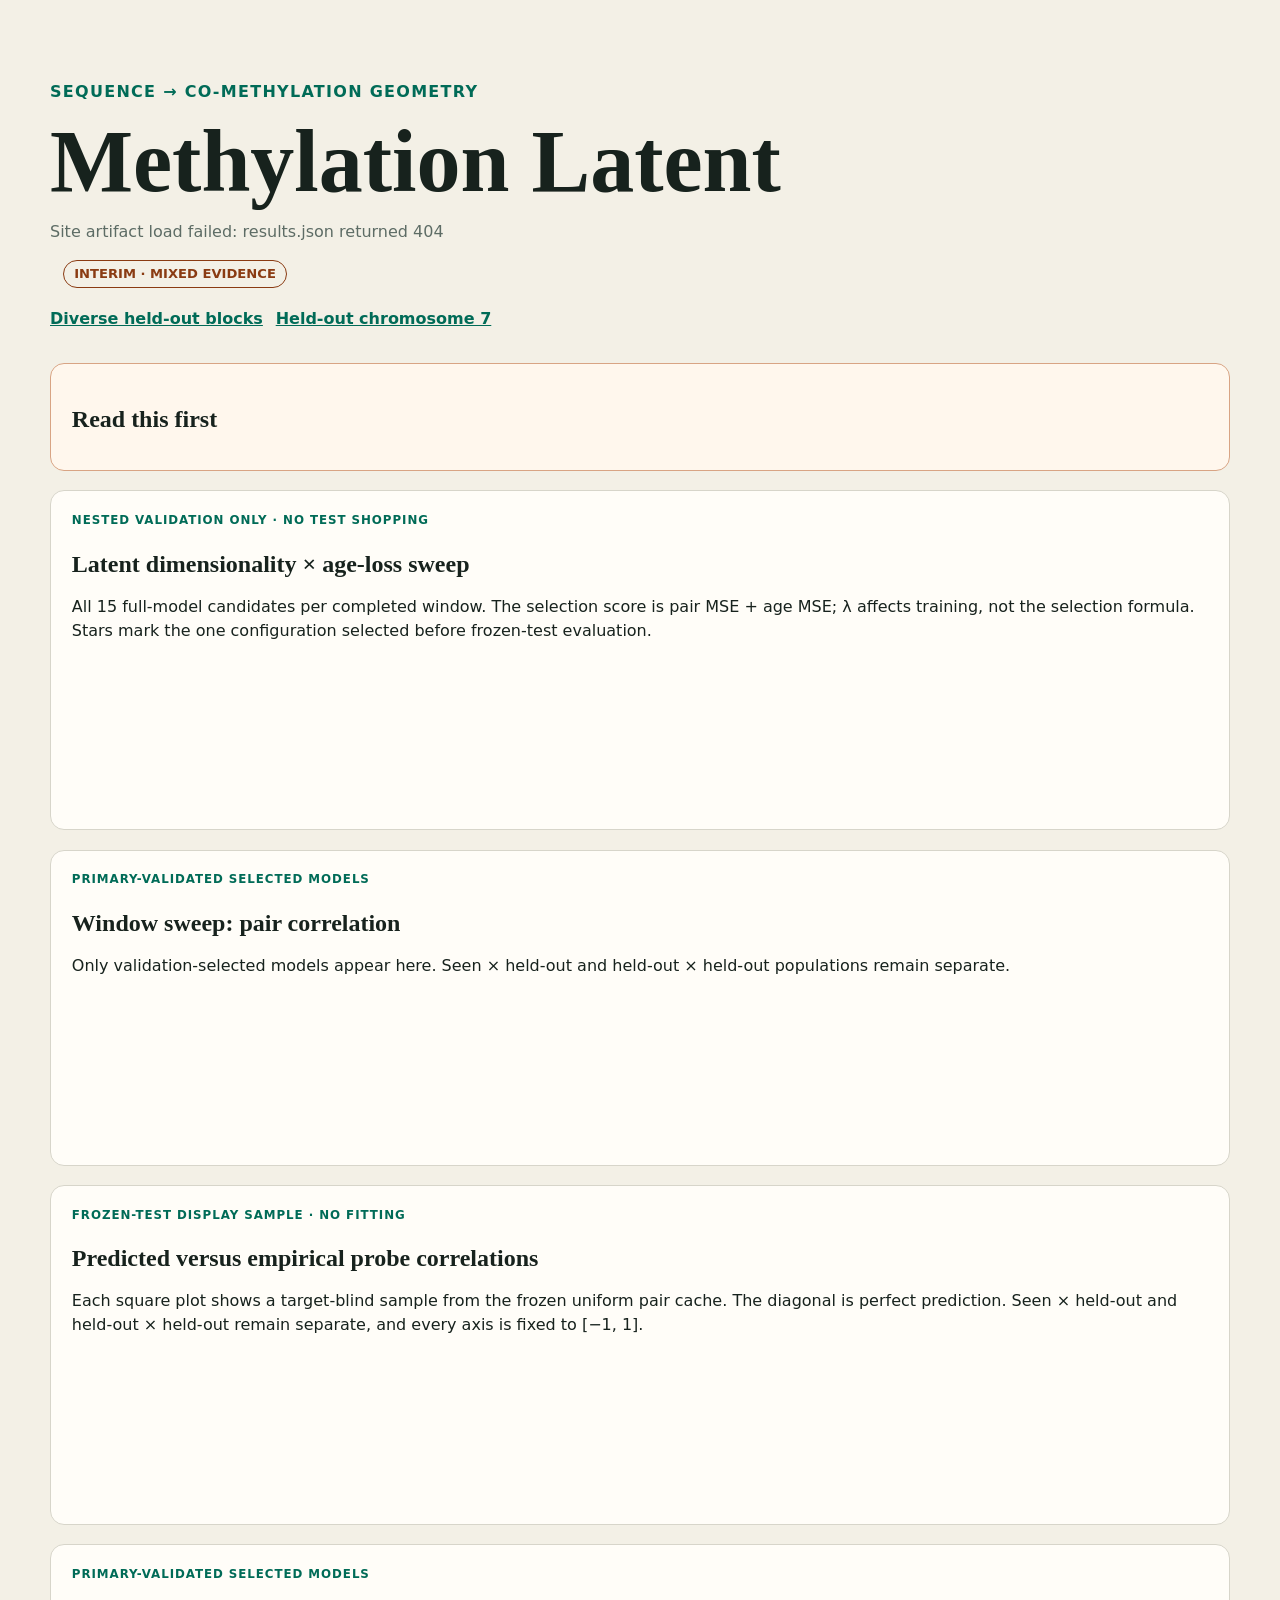
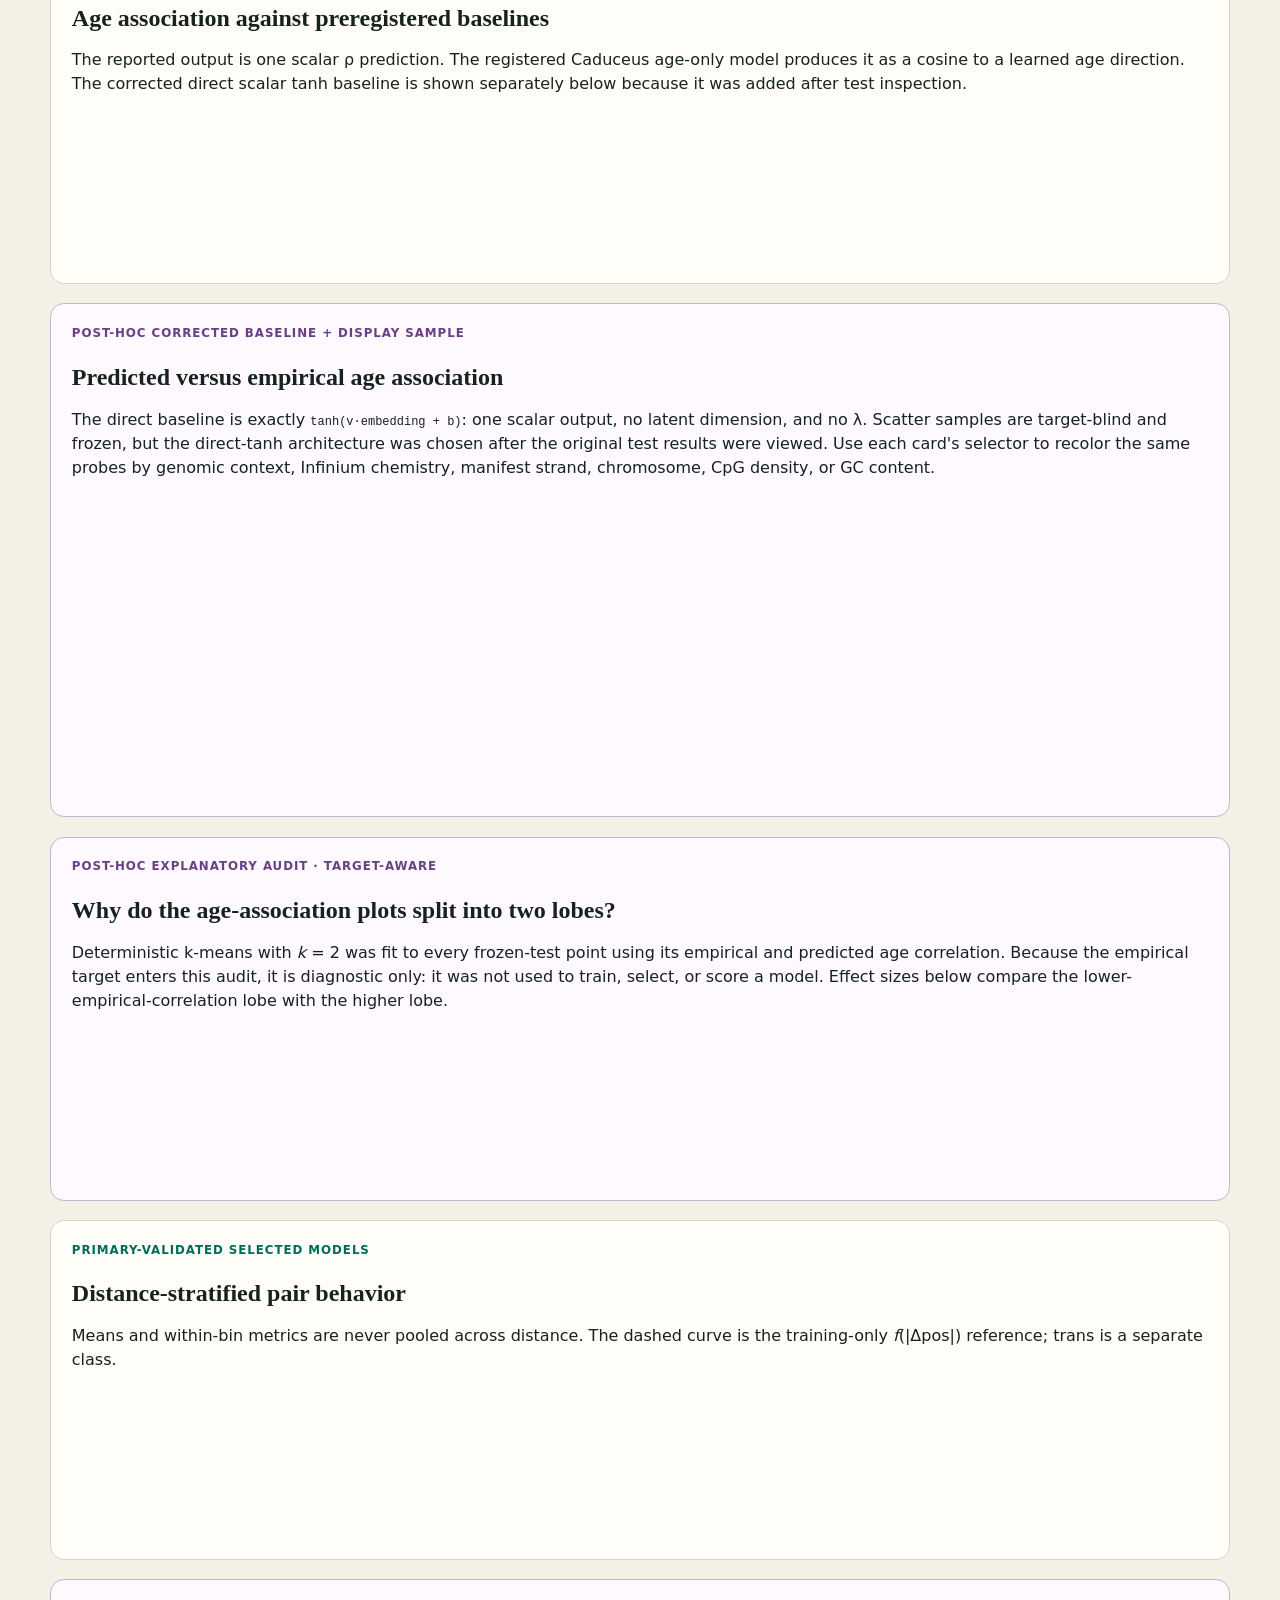
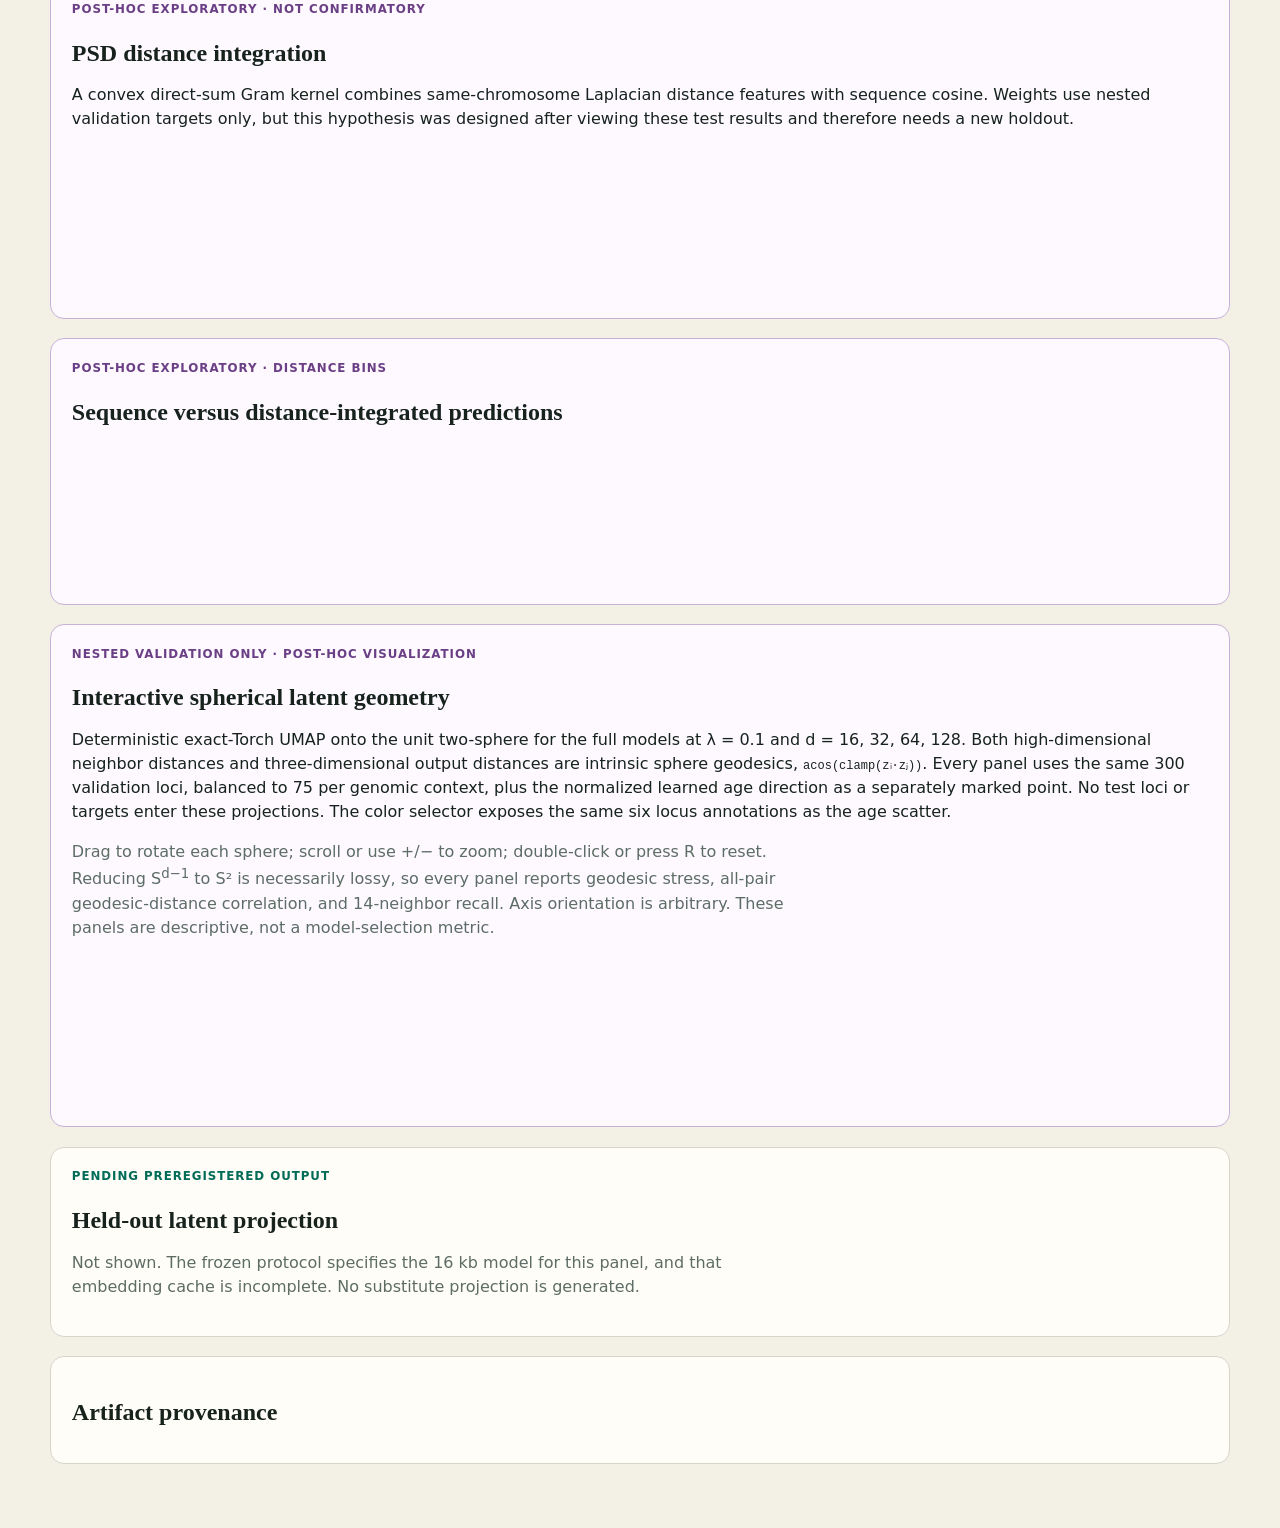
==== commit 81941068: "Add interactive spherical latent projections" ====
--- a/interim-site-template/index.html
+++ b/interim-site-template/index.html
@@ -100,19 +100,20 @@
       </section>
       <section class="exploratory">
         <p class="section-label exploratory-label">Nested validation only · post-hoc visualization</p>
-        <h2>Latent geometry across dimensionality</h2>
-        <p>Deterministic exact-Torch angular UMAP for the full models at λ = 0.1 and
-          d = 16, 32, 64, 128. High-dimensional neighbor distances are intrinsic unit-sphere
-          geodesics, <code>acos(clamp(zᵢ·zⱼ))</code>, rather than Euclidean chord lengths.
+        <h2>Interactive spherical latent geometry</h2>
+        <p>Deterministic exact-Torch UMAP onto the unit two-sphere for the full models at λ = 0.1
+          and d = 16, 32, 64, 128. Both high-dimensional neighbor distances and three-dimensional
+          output distances are intrinsic sphere geodesics, <code>acos(clamp(zᵢ·zⱼ))</code>.
           Every panel uses the same 300 validation loci, balanced to 75 per genomic context,
           plus the normalized learned age direction as a separately marked point. No test loci or
           targets enter these projections. The color selector exposes the same six locus
           annotations as the age scatter.</p>
-        <p class="empty">UMAP preserves fuzzy local neighborhoods; axis orientation and global
-          distances are not directly interpretable. The output remains a flat 2D visualization;
-          only the input-neighborhood metric is sphere-intrinsic. These panels are descriptive and
-          are not a model-selection metric.</p>
-        <div id="latent-umap" class="panel projection-panel"></div>
+        <p class="empty">Drag to rotate each sphere; scroll or use +/− to zoom; double-click or
+          press R to reset. Reducing S<sup>d−1</sup> to S² is necessarily lossy, so every panel
+          reports geodesic stress, all-pair geodesic-distance correlation, and 14-neighbor recall.
+          Axis orientation is arbitrary. These panels are descriptive, not a model-selection
+          metric.</p>
+        <div id="latent-sphere" class="panel projection-panel"></div>
       </section>
       <section>
         <p class="section-label">Pending preregistered output</p>
--- a/interim-site-template/style.css
+++ b/interim-site-template/style.css
@@ -51,6 +51,9 @@
 .plot-title { justify-self: start; width: 100%; font-weight: 700; color: var(--ink); }
 .plot-note { margin: 0; color: var(--muted); font-size: .82rem; }
 canvas { display: block; max-width: 100%; height: auto !important; border-radius: 8px; }
+.interactive-sphere { cursor: grab; touch-action: none; outline: none; }
+.interactive-sphere.dragging { cursor: grabbing; }
+.interactive-sphere:focus-visible { box-shadow: 0 0 0 3px rgb(0 107 87 / 28%); }
 .empty { color: var(--muted); max-width: 72ch; }
 svg { width: 100%; min-width: 740px; height: 350px; }
 .axis { stroke: #7e8983; stroke-width: 1.2; }
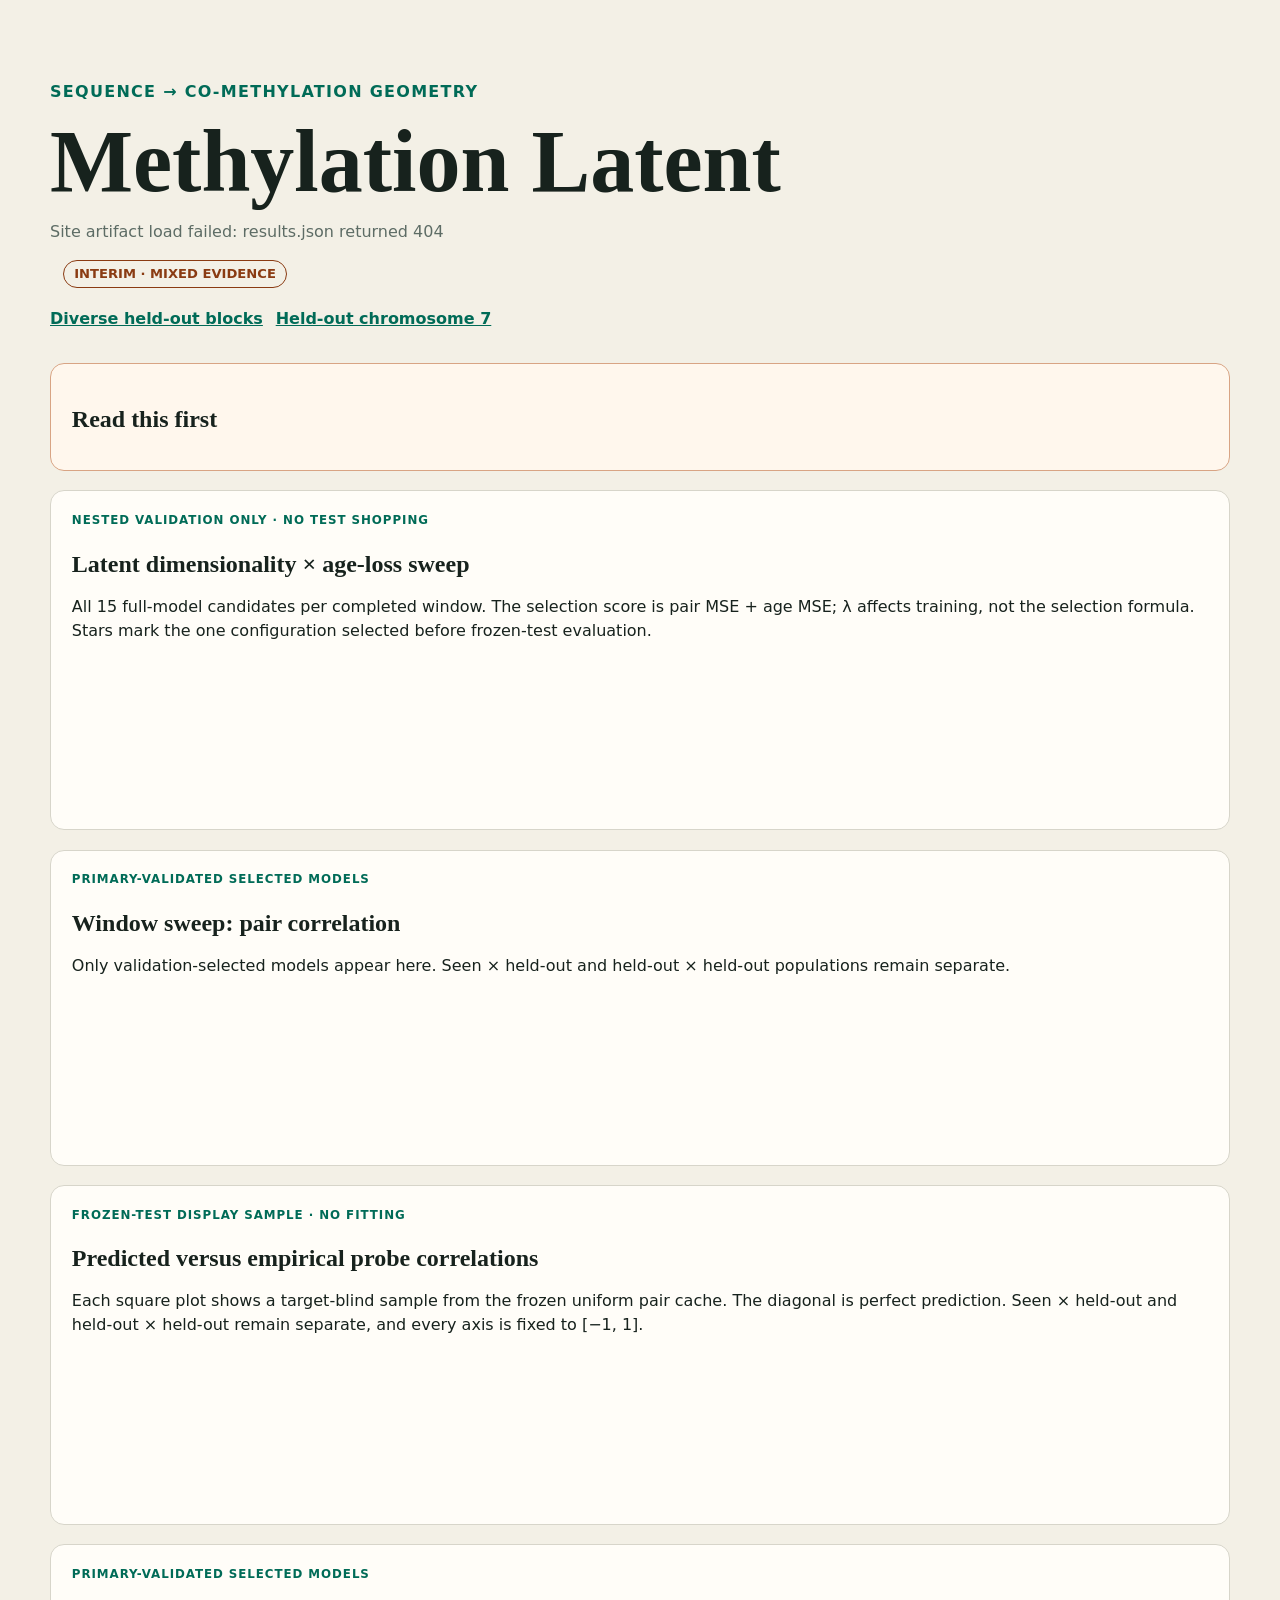
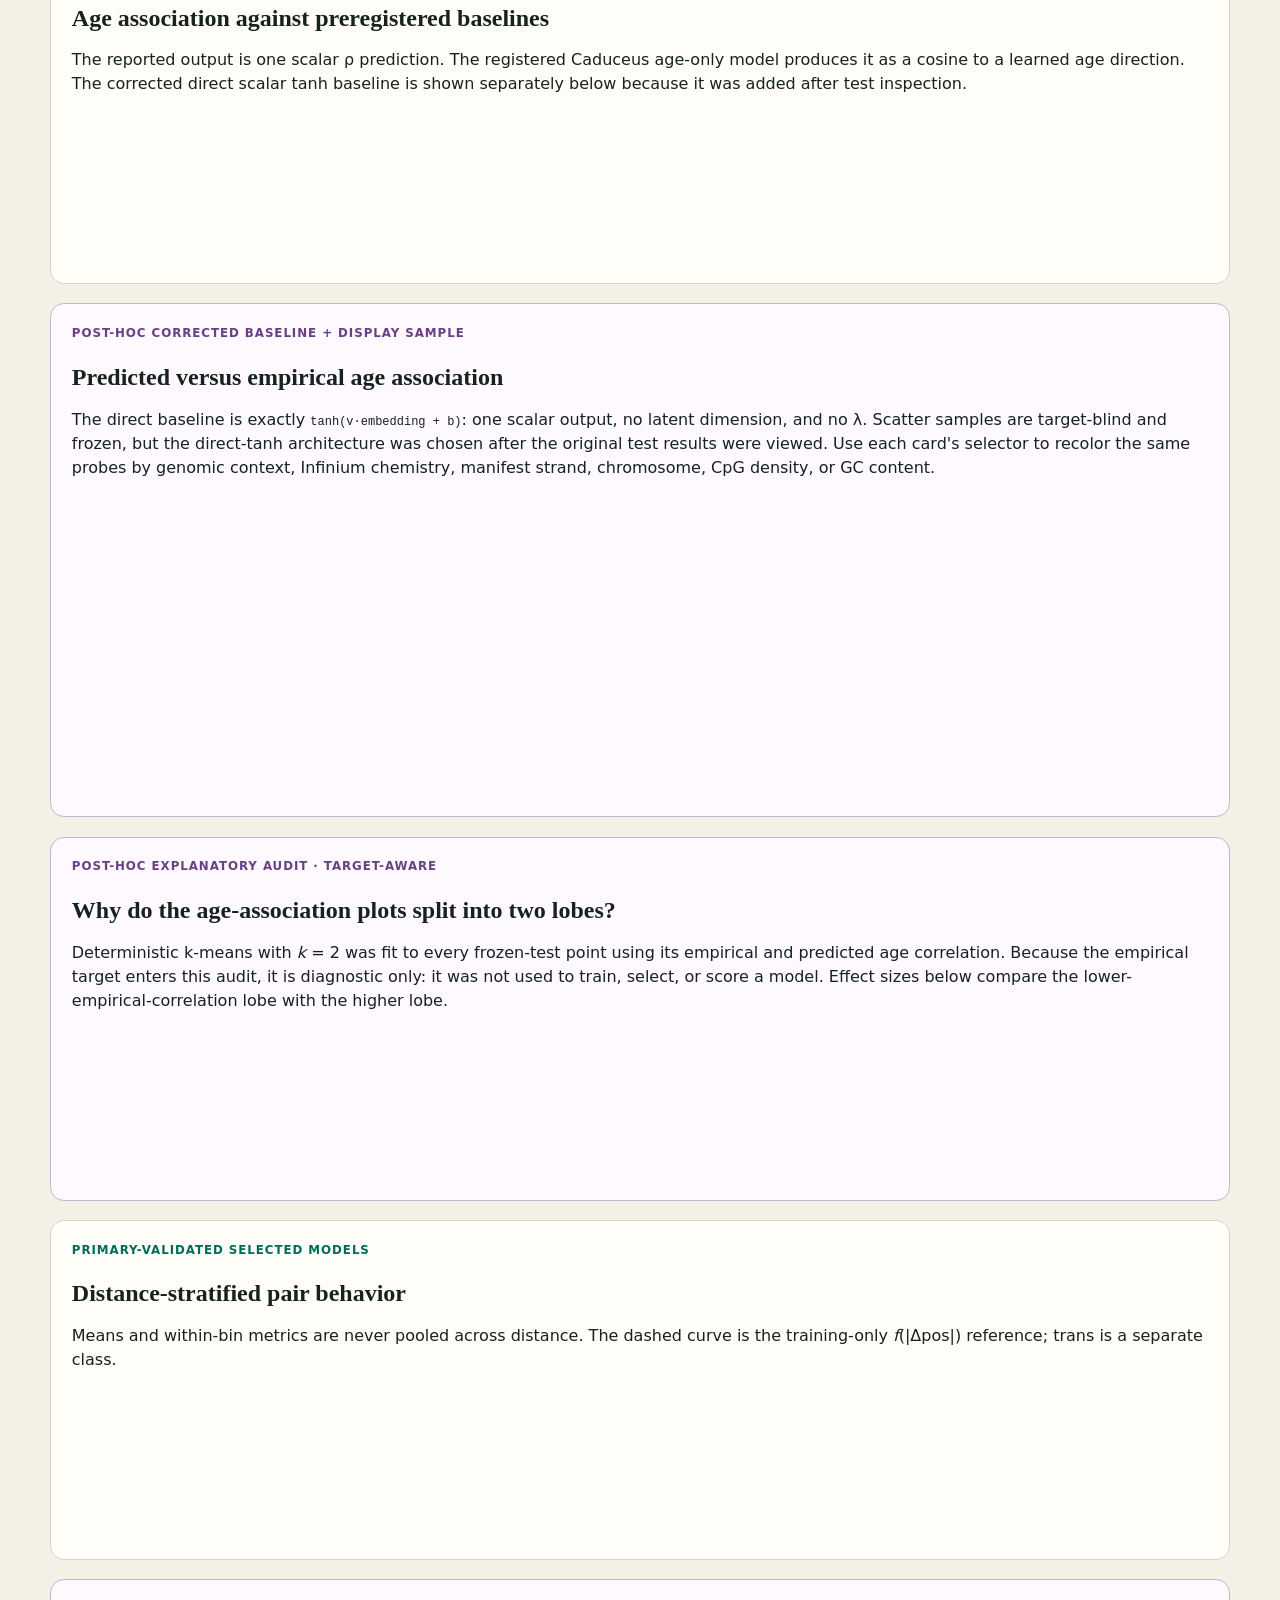
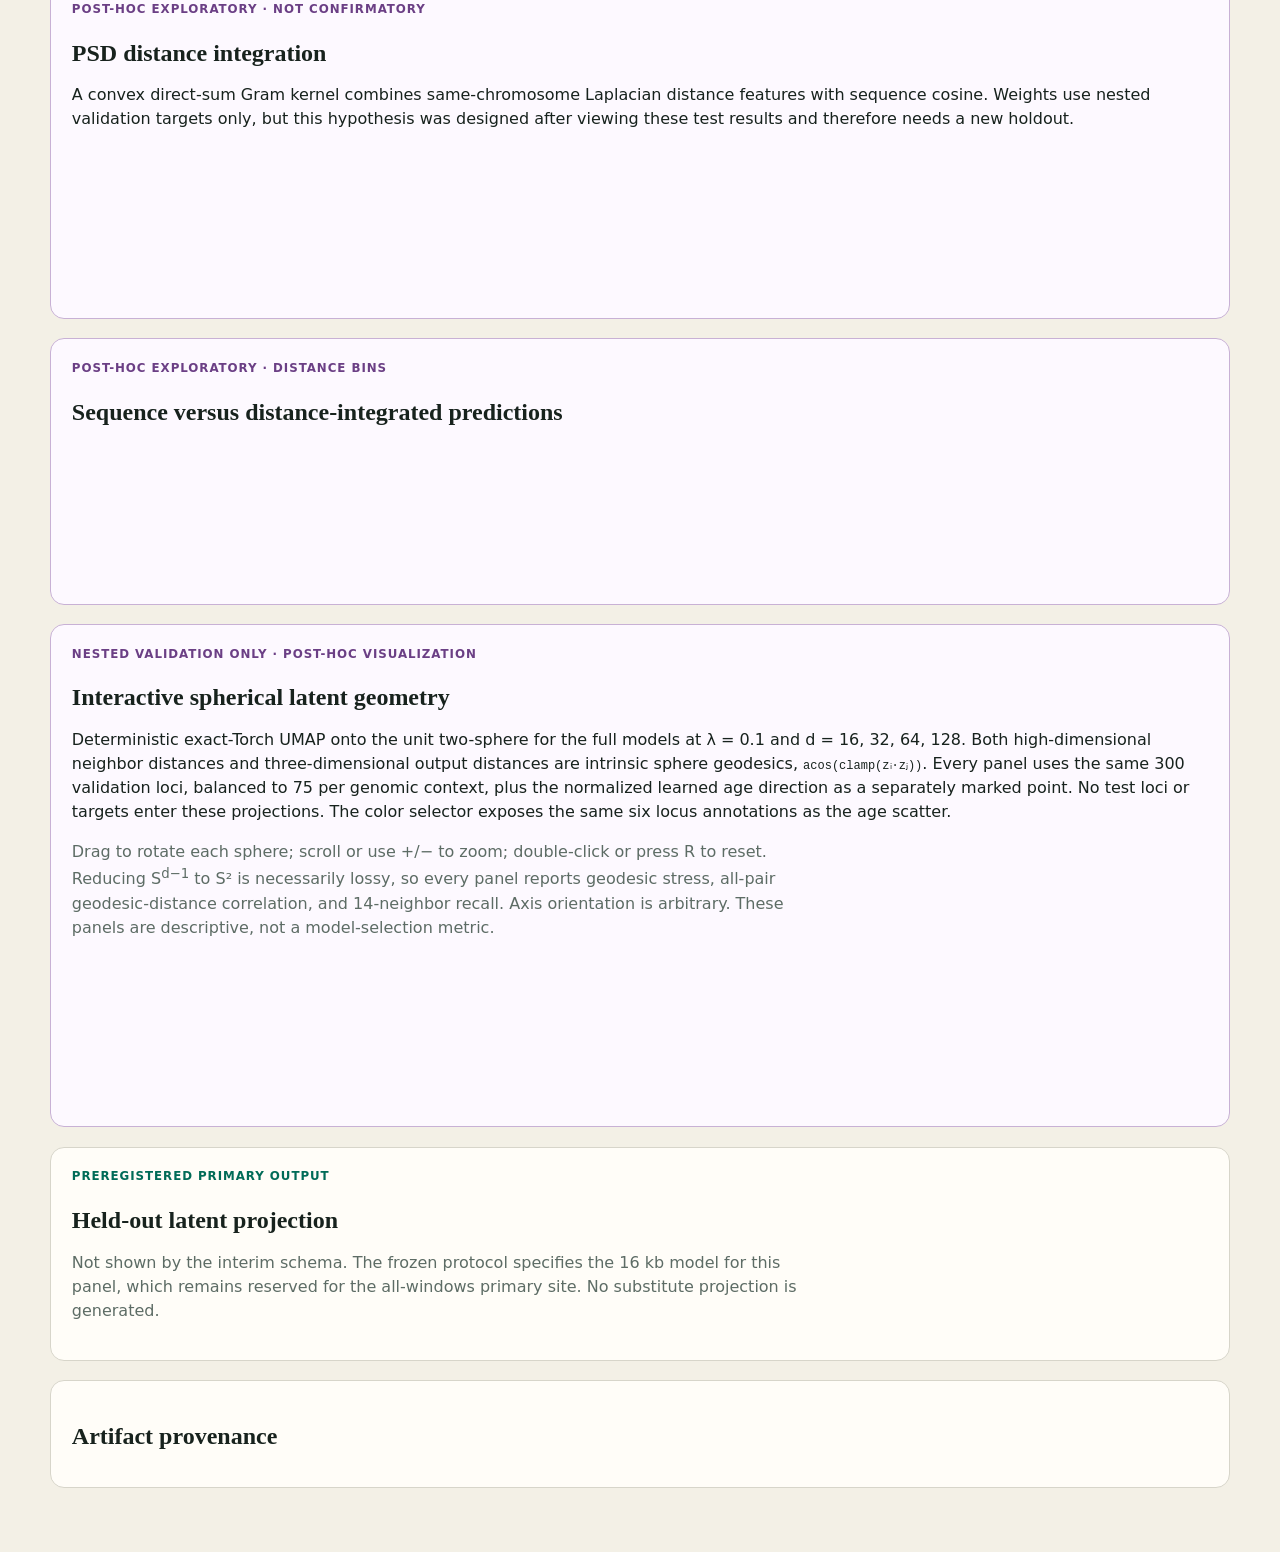
==== commit fccf19d6: "Extend interim analyses to 16 kb" ====
--- a/interim-site-template/index.html
+++ b/interim-site-template/index.html
@@ -116,10 +116,11 @@
         <div id="latent-sphere" class="panel projection-panel"></div>
       </section>
       <section>
-        <p class="section-label">Pending preregistered output</p>
+        <p class="section-label">Preregistered primary output</p>
         <h2>Held-out latent projection</h2>
-        <p class="empty">Not shown. The frozen protocol specifies the 16 kb model for this panel,
-          and that embedding cache is incomplete. No substitute projection is generated.</p>
+        <p class="empty">Not shown by the interim schema. The frozen protocol specifies the 16 kb
+          model for this panel, which remains reserved for the all-windows primary site. No
+          substitute projection is generated.</p>
       </section>
       <section>
         <h2>Artifact provenance</h2>
